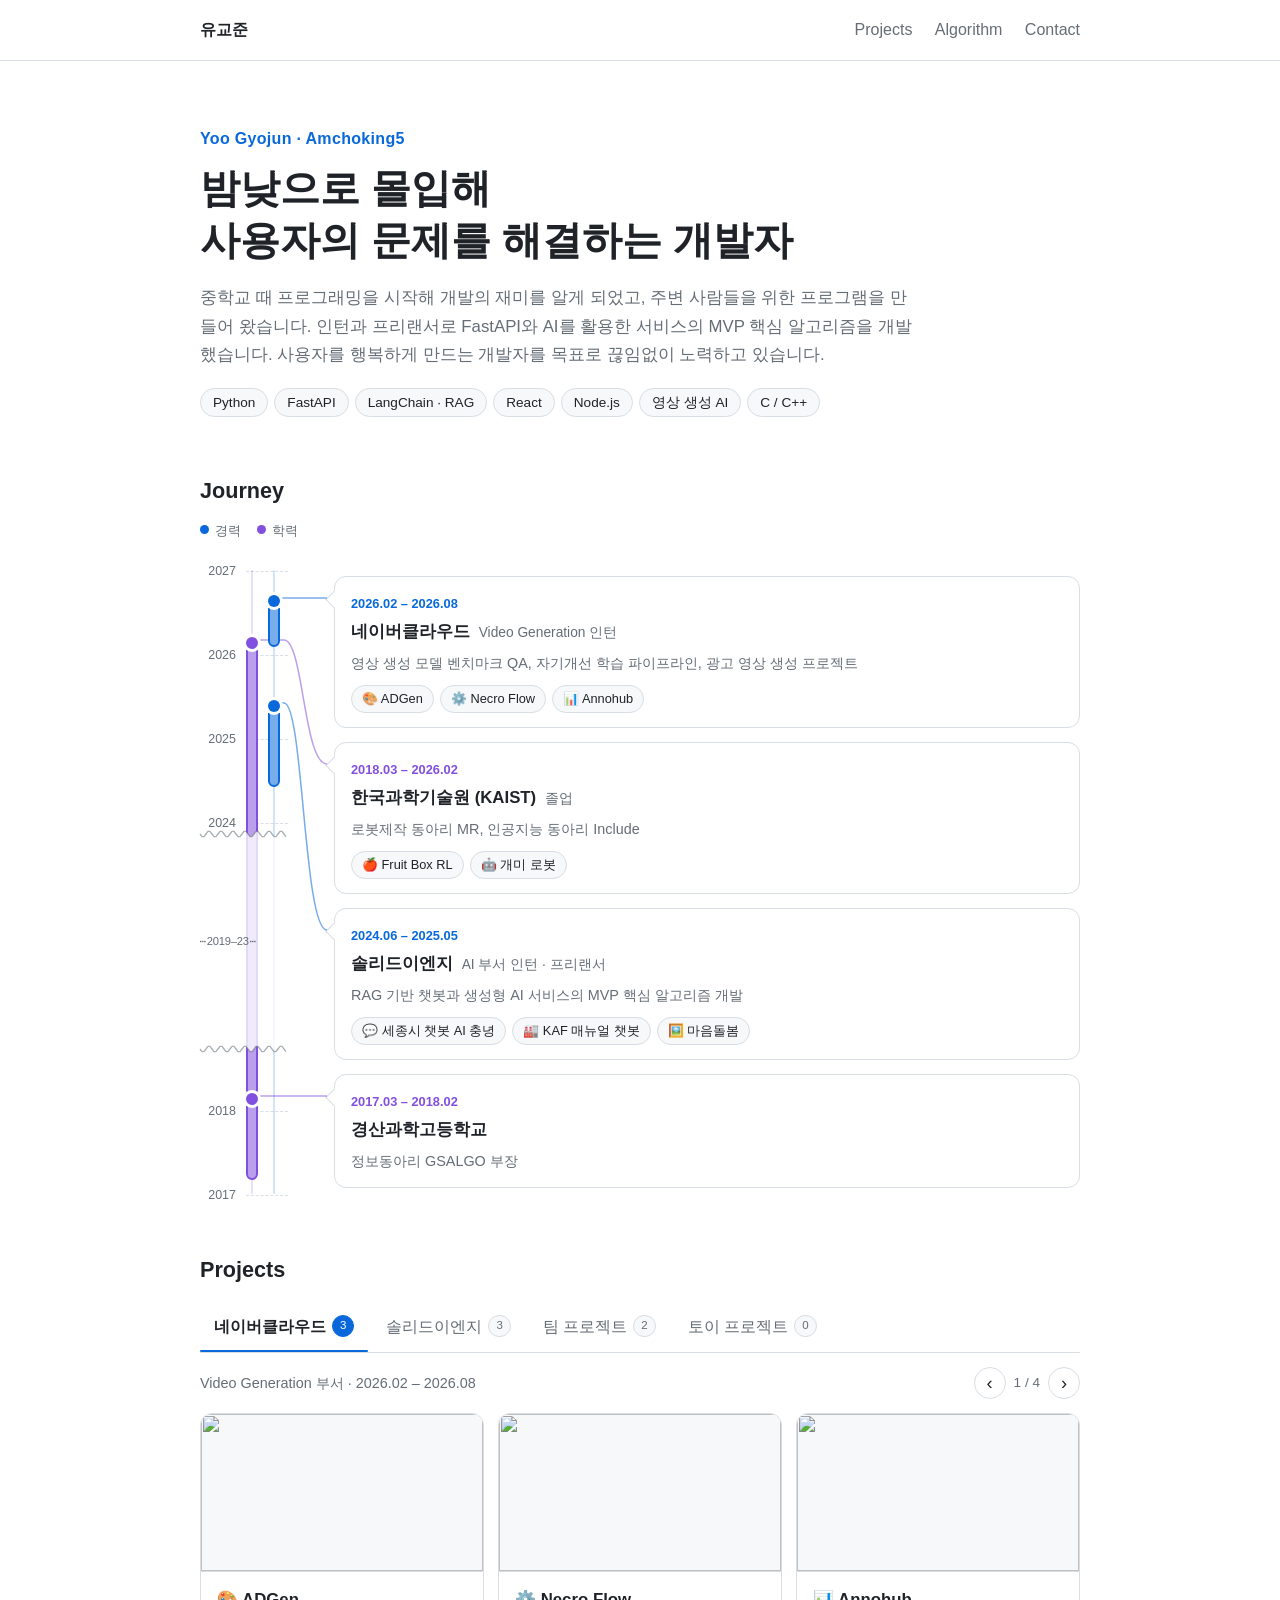
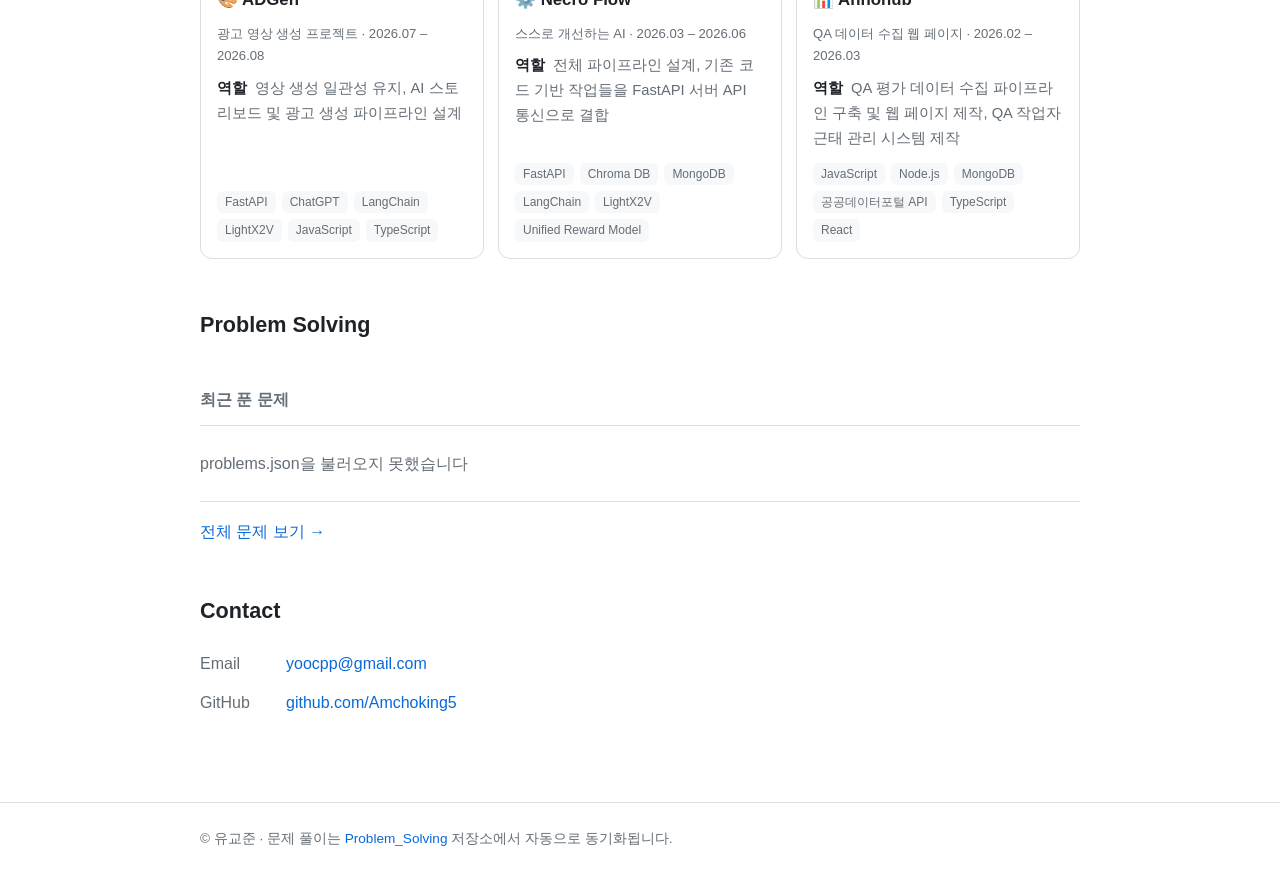
==== index.html @ 529ff08c "update/Journey 빈 기간을 물결 표시로 생략 Co-Authored-By: Claude Opus 5.5 <noreply@anthropic.com>" ====
<!DOCTYPE html>
<html lang="ko">
<head>
  <meta charset="UTF-8">
  <meta name="viewport" content="width=device-width, initial-scale=1">
  <title>유교준 | Developer Portfolio</title>
  <meta name="description" content="밤낮으로 몰입해 사용자의 문제를 해결하는 개발자 유교준의 포트폴리오">
  <link rel="stylesheet" href="assets/style.css">
</head>
<body>
  <header class="site">
    <div class="wrap">
      <a class="logo" href="./">유교준</a>
      <nav>
        <a href="#projects">Projects</a>
        <a href="algorithm.html">Algorithm</a>
        <a href="#contact">Contact</a>
      </nav>
    </div>
  </header>

  <main class="wrap">
    <section class="hero">
      <p class="eyebrow">Yoo Gyojun · Amchoking5</p>
      <h1>밤낮으로 몰입해<br>사용자의 문제를 해결하는 개발자</h1>
      <p class="lead">
        중학교 때 프로그래밍을 시작해 개발의 재미를 알게 되었고, 주변 사람들을 위한 프로그램을 만들어 왔습니다.
        인턴과 프리랜서로 FastAPI와 AI를 활용한 서비스의 MVP 핵심 알고리즘을 개발했습니다.
        사용자를 행복하게 만드는 개발자를 목표로 끊임없이 노력하고 있습니다.
      </p>
      <div class="chips">
        <span>Python</span><span>FastAPI</span><span>LangChain · RAG</span><span>React</span>
        <span>Node.js</span><span>영상 생성 AI</span><span>C / C++</span>
      </div>
    </section>

    <h2 id="journey">Journey</h2>
    <div class="j-legend"><span class="work">경력</span><span class="edu">학력</span></div>
    <div class="jt" id="journey-list"></div>

    <h2 id="projects">Projects</h2>
    <div id="project-groups"></div>

    <h2>Problem Solving</h2>
    <div class="stats" id="stats"></div>
    <h3 class="group">최근 푼 문제</h3>
    <ul class="list" id="recent"><li class="empty">불러오는 중…</li></ul>
    <p><a href="algorithm.html">전체 문제 보기 →</a></p>

    <h2 id="contact">Contact</h2>
    <ul class="contact">
      <li><span>Email</span><a href="mailto:yoocpp@gmail.com">yoocpp@gmail.com</a></li>
      <li><span>GitHub</span><a href="https://github.com/Amchoking5" target="_blank" rel="noopener">github.com/Amchoking5</a></li>
    </ul>
  </main>

  <footer><div class="wrap">© 유교준 · 문제 풀이는 <a href="https://github.com/Amchoking5/Problem_Solving">Problem_Solving</a> 저장소에서 자동으로 동기화됩니다.</div></footer>

  <script src="assets/common.js"></script>
  <script src="assets/projects.js"></script>
  <script>
    // ---------- Journey: 실제 기간 비례 타임라인 (겹침 허용, 종료일에 말풍선) ----------
    const JOURNEY = [
      { type: "work", start: "2026.02", end: "2026.08", title: "네이버클라우드", sub: "Video Generation 인턴",
        desc: "영상 생성 모델 벤치마크 QA, 자기개선 학습 파이프라인, 광고 영상 생성 프로젝트",
        links: [["🎨 ADGen", "adgen"], ["⚙️ Necro Flow", "necroflow"], ["📊 Annohub", "annohub"]] },
      { type: "work", start: "2024.06", end: "2025.05", title: "솔리드이엔지", sub: "AI 부서 인턴 · 프리랜서",
        desc: "RAG 기반 챗봇과 생성형 AI 서비스의 MVP 핵심 알고리즘 개발",
        links: [["💬 세종시 챗봇 AI 충녕", "sejong"], ["🏭 KAF 매뉴얼 챗봇", "kaf"], ["🖼️ 마음돌봄", "maeum"]] },
      { type: "edu", start: "2018.03", end: "2026.02", title: "한국과학기술원 (KAIST)", sub: "졸업",
        desc: "로봇제작 동아리 MR, 인공지능 동아리 Include",
        links: [["🍎 Fruit Box RL", "fruitbox"], ["🤖 개미 로봇", "antrobot"]] },
      { type: "edu", start: "2017.03", end: "2018.02", title: "경산과학고등학교", sub: "",
        desc: "정보동아리 GSALGO 부장", links: [] },
    ];

    (function journeyTimeline() {
      const root = document.getElementById("journey-list");
      const LANES = ["edu", "work"];
      const toNum = (s, isEnd) => { const [y, m] = s.split(".").map(Number); return y + (m - 1 + (isEnd ? 1 : 0)) / 12; };
      const items = JOURNEY.map((j, i) => ({ ...j, i, s: toNum(j.start, false), e: toNum(j.end, true) }))
        .sort((a, b) => b.e - a.e);                                   // 종료일 최신순
      const top = Math.ceil(Math.max(...items.map(x => x.e)));
      const bottom = Math.floor(Math.min(...items.map(x => x.s)));

      // 빈 기간 찾기: 시작/종료 이벤트 사이가 GAP_MIN년보다 길면, 양끝 PAD년만 남기고 압축
      const GAP_MIN = 1.5, PAD = 0.5;
      const events = [...new Set([top, bottom, ...items.flatMap(x => [x.e, x.s])])].sort((a, b) => b - a);
      const gaps = [];
      for (let k = 0; k < events.length - 1; k++) {
        const hi = events[k], lo = events[k + 1];
        if (hi - lo > GAP_MIN) gaps.push({ hi: hi - PAD, lo: lo + PAD });
      }
      const inGap = t => gaps.some(g => t < g.hi && t > g.lo);
      const years = [];
      for (let y = top; y >= bottom; y--) if (!inGap(y)) years.push(y);
      const skipped = g => {               // 압축된 구간에 포함된 연도 표기 (예: 2019–23)
        const a = Math.ceil(g.lo), b = Math.floor(g.hi);
        return a > b ? "" : a === b ? `${a}` : `${a}–${String(b).slice(2)}`;
      };

      root.innerHTML = `
        <svg class="jt-links" aria-hidden="true"></svg>
        <div class="jt-axis" aria-hidden="true">${years.map(y => `<div class="jt-tick" data-y="${y}"><span>${y}</span></div>`).join("")}</div>
        <div class="jt-lanes" aria-hidden="true">${items.map(x =>
          `<div class="jt-bar ${x.type}" data-k="${x.i}" style="--lane:${LANES.indexOf(x.type)}"></div>`).join("")}</div>
        ${gaps.map(g => `<div class="jt-gap" aria-hidden="true"><svg preserveAspectRatio="none"></svg><span>⋯<b>${skipped(g)}</b>⋯</span></div>`).join("")}
        <ol class="jt-cards">${items.map(x => `
          <li class="jt-card ${x.type}" data-k="${x.i}">
            <span class="jt-when">${x.start} – ${x.end}</span>
            <h3>${esc(x.title)}${x.sub ? ` <small>${esc(x.sub)}</small>` : ""}</h3>
            <p>${esc(x.desc)}</p>
            ${x.links.length ? `<div class="j-links">${x.links.map(([t, id]) => `<a href="project.html?id=${id}">${esc(t)}</a>`).join("")}</div>` : ""}
          </li>`).join("")}</ol>`;

      const svg = root.querySelector(".jt-links");
      const lanes = root.querySelector(".jt-lanes");
      const bars = [...root.querySelectorAll(".jt-bar")];
      const cards = [...root.querySelectorAll(".jt-card")];
      const cardsCol = root.querySelector(".jt-cards");
      const gapEls = [...root.querySelectorAll(".jt-gap")];
      const GAP = 14, ANCHOR = 22;   // 카드 간격, 말풍선 꼬리 위치(카드 상단에서)

      // 시간 → y 좌표 (압축 구간은 고정 높이 COMP로)
      function makeScale(PX, comps) {
        const knots = [[top, 10]];
        let y = 10, t = top;
        gaps.forEach((g, n) => {
          y += (t - g.hi) * PX; knots.push([g.hi, y]);
          y += comps[n]; knots.push([g.lo, y]);
          t = g.lo;
        });
        y += (t - bottom) * PX; knots.push([bottom, y]);
        return v => {
          for (let k = 0; k < knots.length - 1; k++) {
            const [t1, y1] = knots[k], [t2, y2] = knots[k + 1];
            if (v <= t1 && v >= t2) return t1 === t2 ? y1 : y1 + (t1 - v) / (t1 - t2) * (y2 - y1);
          }
          return v > top ? 10 : knots[knots.length - 1][1];
        };
      }

      function wavePath(w, h) {   // 위·아래 물결 두 줄 + 그 사이를 배경색으로 덮어 막대를 끊어 보이게
        const amp = 3, period = 12, pts = y0 => {
          const p = [];
          for (let x = 0; x <= w; x += 2) p.push([x, +(y0 + amp * Math.sin(x / period * 2 * Math.PI)).toFixed(2)]);
          return p;
        };
        const t = pts(5), bt = pts(h - 5);
        const line = p => "M" + p.map(q => q.join(",")).join(" L");
        const fill = line(t) + " L" + bt.slice().reverse().map(q => q.join(",")).join(" L") + " Z";
        return `<path class="fill" d="${fill}"/><path class="wave" d="${line(t)}"/><path class="wave" d="${line(bt)}"/>`;
      }

      function layout() {
        const narrow = root.clientWidth < 560;
        const PX = narrow ? 64 : 84, COMP = narrow ? 40 : 48;        // 1년 높이, 압축 구간 최소 높이
        const comps = gaps.map(() => COMP);
        let yOf, tops;
        // 말풍선이 앞 카드에 밀려 종료일과 어긋나면, 그 위쪽 압축 구간을 필요한 만큼 늘린다
        for (let pass = 0; pass < 4; pass++) {
          yOf = makeScale(PX, comps);
          tops = []; let prevBottom = -Infinity, grew = false;
          items.forEach((x, n) => {
            const want = yOf(x.e) - ANCHOR;
            const top_ = Math.max(want, prevBottom + GAP, 0);
            tops.push(top_);
            prevBottom = top_ + cards[n].offsetHeight;
            const push = top_ - want;
            if (push > 0.5) {
              let gi = -1;   // 이 종료일 바로 위에 있는 압축 구간
              gaps.forEach((g, k) => { if (g.lo >= x.e && (gi < 0 || g.lo < gaps[gi].lo)) gi = k; });
              if (gi >= 0 && !grew) { comps[gi] += push; grew = true; }
            }
          });
          if (!grew) break;
        }
        root.querySelectorAll(".jt-tick").forEach(t => { t.style.top = yOf(+t.dataset.y) + "px"; });
        items.forEach((x, n) => {
          bars[n].style.top = yOf(x.e) + "px";
          bars[n].style.height = Math.max(yOf(x.s) - yOf(x.e), 6) + "px";
        });
        const bandW = lanes.offsetLeft + lanes.offsetWidth + 6;
        gaps.forEach((g, n) => {
          const el = gapEls[n], y1 = yOf(g.hi), y2 = yOf(g.lo);
          el.style.top = y1 + "px"; el.style.height = (y2 - y1) + "px"; el.style.width = bandW + "px";
          const sv = el.querySelector("svg");
          sv.setAttribute("viewBox", `0 0 ${bandW} ${y2 - y1}`);
          sv.innerHTML = wavePath(bandW, y2 - y1);
        });
        let paths = "", lastBottom = 0;
        const lanesRight = lanes.offsetLeft + lanes.offsetWidth;
        items.forEach((x, n) => {
          const cardTop = tops[n];
          cards[n].style.top = cardTop + "px";
          lastBottom = cardTop + cards[n].offsetHeight;
          const bx = lanes.offsetLeft + bars[n].offsetLeft + bars[n].offsetWidth / 2, by = yOf(x.e);
          const cx = cardsCol.offsetLeft - 7, cy = cardTop + ANCHOR;   // 말풍선 꼬리 끝
          const mx = lanesRight + (cx - lanesRight) * 0.5;
          paths += `<path class="${x.type}" data-k="${x.i}" d="M${bx},${by} H${lanesRight + 4} C${mx},${by} ${mx},${cy} ${cx},${cy}"/>`;
        });
        const h = Math.max(yOf(bottom) + 10, lastBottom + 4);
        root.style.height = h + "px";
        svg.setAttribute("viewBox", `0 0 ${root.clientWidth} ${h}`);
        svg.innerHTML = paths;
        svg.querySelectorAll("path").forEach(p => { p.style.setProperty("--len", Math.ceil(p.getTotalLength())); });
      }

      // 막대 ↔ 말풍선 함께 강조
      const hl = (k, on) => root.querySelectorAll(`[data-k="${k}"]`).forEach(el => el.classList.toggle("hl", on));
      [...bars, ...cards].forEach(el => {
        el.addEventListener("mouseenter", () => hl(el.dataset.k, true));
        el.addEventListener("mouseleave", () => hl(el.dataset.k, false));
      });

      layout();
      if ("ResizeObserver" in window) new ResizeObserver(() => layout()).observe(cardsCol);
      addEventListener("resize", layout);
      document.fonts && document.fonts.ready.then(layout);

      // 스크롤 등장
      if (matchMedia("(prefers-reduced-motion: reduce)").matches || !("IntersectionObserver" in window)) return;
      root.classList.add("reveal");
      const io = new IntersectionObserver(es => es.forEach(e => {
        if (e.isIntersecting) { root.classList.add("in"); io.disconnect(); }
      }), { threshold: 0.15 });
      io.observe(root);
    })();

    (function projectTabs() {
      const root = document.getElementById("project-groups");
      const groups = PROJECT_GROUPS.map(g => ({ ...g, items: PROJECTS.filter(p => p.group === g.id) }));
      const reduce = matchMedia("(prefers-reduced-motion: reduce)").matches;
      const uniq = a => a.filter((v, i) => a.indexOf(v) === i);

      const cardHTML = p => `
        <a class="card" href="project.html?id=${p.id}">
          ${p.gallery.length && p.gallery[0][2] !== "video"
            ? `<div class="thumb"><img src="${thumbOf(p.gallery[0][1])}" ${fallbackAttr(p.gallery[0][1])} alt="" loading="lazy" decoding="async"></div>`
            : `<div class="thumb thumb-emoji">${p.emoji}</div>`}
          <h4>${p.emoji} ${esc(p.title)}</h4>
          <p class="period">${esc(p.subtitle)} · ${esc(p.period)}</p>
          <p class="role"><b>역할</b> ${esc(p.roles.join(", "))}</p>
          <div class="stack">${uniq(Object.values(p.stack).flat()).slice(0, 6).map(t => `<span>${esc(t)}</span>`).join("")}</div>
        </a>`;
      const panelHTML = g => g.items.length
        ? `<div class="cards">${g.items.map(cardHTML).join("")}</div>`
        : `<div class="pempty"><span>🛠️</span><p>준비 중인 프로젝트예요.<br>곧 추가될 예정입니다.</p></div>`;

      root.innerHTML = `
        <div class="ptabs" role="tablist" aria-label="프로젝트 분류">
          ${groups.map((g, i) => `<button type="button" role="tab" id="ptab-${g.id}" aria-controls="ppanel"
              aria-selected="${i === 0}" tabindex="${i === 0 ? 0 : -1}">${esc(g.short)}<span class="cnt">${g.items.length}</span></button>`).join("")}
          <span class="ptab-ink" aria-hidden="true"></span>
        </div>
        <div class="pmeta">
          <p class="pnote" id="pnote"></p>
          <div class="parrows">
            <button type="button" class="parrow" data-d="-1" aria-label="이전 그룹">‹</button>
            <span id="ppos"></span>
            <button type="button" class="parrow" data-d="1" aria-label="다음 그룹">›</button>
          </div>
        </div>
        <div class="ppanel" id="ppanel" role="tabpanel"></div>`;

      const tabs = [...root.querySelectorAll('[role="tab"]')];
      const ink = root.querySelector(".ptab-ink");
      const panel = root.querySelector("#ppanel");
      let cur = 0, busy = false;

      function moveInk() {
        const t = tabs[cur];
        ink.style.width = t.offsetWidth + "px";
        ink.style.transform = `translateX(${t.offsetLeft}px)`;
      }
      function paintMeta(scroll) {
        const g = groups[cur];
        tabs.forEach((t, i) => { t.setAttribute("aria-selected", i === cur); t.tabIndex = i === cur ? 0 : -1; });
        panel.setAttribute("aria-labelledby", "ptab-" + g.id);
        document.getElementById("pnote").textContent = g.note;
        document.getElementById("ppos").textContent = `${cur + 1} / ${groups.length}`;
        moveInk();
        if (scroll) {   // 좁은 화면에서 선택한 탭이 보이도록 탭 줄만 가로 스크롤
          const bar = tabs[cur].parentElement, t = tabs[cur];
          bar.scrollTo({ left: t.offsetLeft - (bar.clientWidth - t.offsetWidth) / 2, behavior: reduce ? "auto" : "smooth" });
        }
      }
      const wait = ms => new Promise(r => setTimeout(r, ms));
      const OUT = 160, IN = 420, STAGGER = 70;
      function enter(dir) {
        panel.innerHTML = panelHTML(groups[cur]);
        if (reduce) return 0;
        const items = [...panel.querySelectorAll(".card, .pempty")];
        items.forEach((el, i) => el.animate(
          [{ opacity: 0, transform: `translateX(${dir * 48}px) scale(.98)` }, { opacity: 1, transform: "none" }],
          { duration: IN, delay: i * STAGGER, easing: "cubic-bezier(.2,.8,.2,1)", fill: "backwards" }));
        return IN + (items.length - 1) * STAGGER;
      }
      let pending = null;
      async function go(i) {
        i = (i + groups.length) % groups.length;
        if (busy) { pending = i; return; }       // 전환 중 클릭은 마지막 것만 기억
        if (i === cur) return;
        busy = true;
        const dir = i > cur ? 1 : -1;
        cur = i; paintMeta(true);
        panel.style.minHeight = panel.offsetHeight + "px";   // 높이 출렁임 방지
        if (!reduce) {
          const out = panel.animate(
            [{ opacity: 1, transform: "none" }, { opacity: 0, transform: `translateX(${-dir * 32}px)` }],
            { duration: OUT, easing: "ease-in", fill: "forwards" });
          await wait(OUT);
          out.cancel();
        }
        const total = enter(dir);
        panel.style.minHeight = "";
        await wait(Math.min(total, 250));         // 카드가 어느 정도 들어온 뒤 다음 전환 허용
        busy = false;
        if (pending !== null) { const n = pending; pending = null; go(n); }
      }

      tabs.forEach((t, i) => t.addEventListener("click", () => go(i)));
      root.querySelector(".ptabs").addEventListener("keydown", e => {
        const d = { ArrowRight: 1, ArrowLeft: -1 }[e.key];
        if (!d) return;
        e.preventDefault();
        const n = (cur + d + groups.length) % groups.length;
        go(n); tabs[n].focus();
      });
      root.querySelectorAll(".parrow").forEach(b => b.addEventListener("click", () => go(cur + +b.dataset.d)));
      let x0 = null;   // 모바일 스와이프
      panel.addEventListener("touchstart", e => { x0 = e.touches[0].clientX; }, { passive: true });
      panel.addEventListener("touchend", e => {
        if (x0 === null) return;
        const dx = e.changedTouches[0].clientX - x0; x0 = null;
        if (Math.abs(dx) > 60) go(cur + (dx < 0 ? 1 : -1));
      });
      addEventListener("resize", moveInk);

      paintMeta(false);
      panel.innerHTML = panelHTML(groups[0]);
      requestAnimationFrame(() => ink.classList.add("ready"));
    })();

    loadIndex().then(ps => {
      const by = k => ps.filter(p => p.platform === k).length;
      document.getElementById("stats").innerHTML = [
        ["전체", ps.length], ["백준", by("baekjoon")],
        ["프로그래머스", by("programmers")], ["LeetCode", by("leetcode")],
      ].map(([l, n]) => `<div class="stat"><b>${n}</b><span>${l}</span></div>`).join("");
      document.getElementById("recent").innerHTML = ps.slice(0, 6).map(rowHTML).join("");
    }).catch(e => {
      document.getElementById("recent").innerHTML = `<li class="empty">${esc(e.message)}</li>`;
    });
  </script>
</body>
</html>
---- assets/style.css ----
:root {
  --bg: #ffffff;
  --fg: #1f2328;
  --muted: #656d76;
  --line: #d8dee4;
  --card: #f6f8fa;
  --accent: #0969da;
  --bronze: #ad5600; --silver: #435f7a; --gold: #ec9a00;
  --platinum: #27e2a4; --diamond: #00b4fc; --ruby: #ff0062;
}
@media (prefers-color-scheme: dark) {
  :root {
    --bg: #0d1117; --fg: #e6edf3; --muted: #8d96a0;
    --line: #30363d; --card: #161b22; --accent: #4493f8;
  }
}
* { box-sizing: border-box; }
body {
  margin: 0; background: var(--bg); color: var(--fg);
  font-family: -apple-system, BlinkMacSystemFont, "Segoe UI", "Apple SD Gothic Neo",
    "Malgun Gothic", sans-serif;
  line-height: 1.7;
}
a { color: var(--accent); text-decoration: none; }
a:hover { text-decoration: underline; }
.wrap { max-width: 920px; margin: 0 auto; padding: 0 20px; }

header.site { border-bottom: 1px solid var(--line); }
header.site .wrap { display: flex; align-items: center; justify-content: space-between; height: 60px; gap: 16px; }
header.site .logo { font-weight: 700; color: var(--fg); }
header.site nav a { margin-left: 18px; color: var(--muted); }
header.site nav a.on, header.site nav a:hover { color: var(--fg); text-decoration: none; }

main.wrap { padding-top: 48px; padding-bottom: 80px; }
h1 { font-size: 2.2rem; margin: 0 0 4px; line-height: 1.3; }
h2 { margin: 48px 0 14px; font-size: 1.35rem; }
.sub { color: var(--muted); margin: 0; }

.stats { display: grid; grid-template-columns: repeat(auto-fit, minmax(130px, 1fr)); gap: 12px; }
.stat { background: var(--card); border: 1px solid var(--line); border-radius: 10px; padding: 14px 16px; }
.stat b { display: block; font-size: 1.6rem; }
.stat span { color: var(--muted); font-size: .85rem; }

.list { list-style: none; padding: 0; margin: 0; border-top: 1px solid var(--line); }
.list li { border-bottom: 1px solid var(--line); }
.list a.row { display: flex; align-items: center; gap: 12px; padding: 12px 4px; color: var(--fg); }
.list a.row:hover { background: var(--card); text-decoration: none; }
.row .title { flex: 1; min-width: 0; overflow: hidden; text-overflow: ellipsis; white-space: nowrap; }
.row .meta { color: var(--muted); font-size: .85rem; white-space: nowrap; }

.badge {
  display: inline-block; font-size: .75rem; font-weight: 600; padding: 1px 8px;
  border-radius: 999px; border: 1px solid currentColor; white-space: nowrap;
}
.badge.bronze { color: var(--bronze); } .badge.silver { color: var(--silver); }
.badge.gold { color: var(--gold); } .badge.platinum { color: var(--platinum); }
.badge.diamond { color: var(--diamond); } .badge.ruby { color: var(--ruby); }
.badge.programmers { color: #0078ff; } .badge.leetcode { color: #ffa116; }
.badge.plain { color: var(--muted); }
@media (prefers-color-scheme: dark) { .badge.silver { color: #9fb6cc; } }

.filters { display: flex; flex-wrap: wrap; gap: 8px; margin: 20px 0; }
.filters input, .filters select {
  font: inherit; padding: 7px 12px; border: 1px solid var(--line); border-radius: 8px;
  background: var(--bg); color: var(--fg);
}
.filters input { flex: 1; min-width: 200px; }
.count { color: var(--muted); font-size: .9rem; margin-bottom: 8px; }
.more { display: block; margin: 16px auto 0; font: inherit; padding: 8px 20px; border-radius: 8px;
  border: 1px solid var(--line); background: var(--card); color: var(--fg); cursor: pointer; }

.post-head .badges { display: flex; gap: 6px; flex-wrap: wrap; margin-bottom: 10px; }
.post-head .info { color: var(--muted); font-size: .9rem; display: flex; flex-wrap: wrap; gap: 4px 16px; margin-top: 8px; }
.tags { display: flex; flex-wrap: wrap; gap: 6px; margin-top: 12px; }
.tag { background: var(--card); border: 1px solid var(--line); border-radius: 6px; padding: 0 8px; font-size: .8rem; color: var(--muted); }
.content { overflow-wrap: anywhere; }
.content img { max-width: 100%; height: auto; }
.content table { border-collapse: collapse; display: block; overflow-x: auto; }
.content th, .content td { border: 1px solid var(--line); padding: 4px 10px; }
.content pre { background: var(--card); padding: 12px; border-radius: 8px; overflow-x: auto; }
.note { white-space: pre-wrap; background: var(--card); border-left: 4px solid var(--accent);
  padding: 14px 18px; border-radius: 6px; font-family: inherit; margin: 0; }
.code-block { border: 1px solid var(--line); border-radius: 10px; overflow: hidden; margin-bottom: 16px; }
.code-block .fname { background: var(--card); padding: 6px 14px; font-size: .85rem; color: var(--muted); border-bottom: 1px solid var(--line); }
.code-block pre { margin: 0; }
.code-block pre code.hljs { padding: 16px; font-size: .88rem; line-height: 1.55; }
footer { color: var(--muted); font-size: .85rem; border-top: 1px solid var(--line); padding: 24px 0; }
.empty { color: var(--muted); padding: 24px 0; }

/* ---------- portfolio ---------- */
html { scroll-behavior: smooth; }
h2[id], h3[id] { scroll-margin-top: 20px; }
.hero { padding: 16px 0 8px; }
.eyebrow { color: var(--accent); font-weight: 600; margin: 0 0 10px; letter-spacing: .02em; }
.hero h1 { font-size: clamp(1.7rem, 4.5vw, 2.5rem); }
.lead { color: var(--muted); font-size: 1.05rem; max-width: 720px; margin: 18px 0; }
.chips, .stack { display: flex; flex-wrap: wrap; gap: 6px; }
.chips span { background: var(--card); border: 1px solid var(--line); border-radius: 999px; padding: 2px 12px; font-size: .85rem; }
.timeline { list-style: none; padding: 0; margin: 0; }
.timeline li { display: grid; grid-template-columns: 170px 1fr; gap: 4px 16px; padding: 12px 0; border-bottom: 1px solid var(--line); }
.timeline .when { color: var(--muted); font-size: .9rem; font-variant-numeric: tabular-nums; padding-top: 2px; }
.timeline p { margin: 2px 0 0; color: var(--muted); font-size: .92rem; }
@media (max-width: 560px) { .timeline li { grid-template-columns: 1fr; } }
h3.group { font-size: 1rem; color: var(--muted); margin: 28px 0 12px; font-weight: 600; }
.cards { display: grid; grid-template-columns: repeat(auto-fill, minmax(min(270px, 100%), 1fr)); gap: 14px; }
.card { border: 1px solid var(--line); border-radius: 12px; padding: 18px; display: flex; flex-direction: column; gap: 8px; background: var(--bg); }
.card:hover { border-color: var(--accent); }
.card h4 { margin: 0; font-size: 1.05rem; }
.card p { margin: 0; font-size: .92rem; }
.card .period { color: var(--muted); font-size: .82rem; }
.card .role { color: var(--muted); }
.card .role b { color: var(--fg); margin-right: 4px; }
.stack span { font-size: .75rem; background: var(--card); border-radius: 6px; padding: 1px 8px; color: var(--muted); }
.card a { font-size: .88rem; margin-right: 12px; }
.card .stack { margin-top: auto; padding-top: 4px; }
.contact { list-style: none; padding: 0; margin: 0; }
.contact li { display: flex; gap: 16px; padding: 6px 0; }
.contact span { width: 70px; color: var(--muted); }
@media (max-width: 560px) {
  header.site nav a { margin-left: 12px; font-size: .9rem; }
  .wrap { padding: 0 16px; }
}

/* ---------- project cards (linked) ---------- */
a.card { color: var(--fg); padding: 0 0 16px; overflow: hidden; }
a.card:hover { text-decoration: none; transform: translateY(-2px); box-shadow: 0 6px 20px rgba(0,0,0,.08); }
a.card { transition: transform .15s, box-shadow .15s, border-color .15s; }
a.card > :not(.thumb) { margin-left: 16px; margin-right: 16px; }
.thumb { aspect-ratio: 16 / 9; background: var(--card); border-bottom: 1px solid var(--line); overflow: hidden; margin-bottom: 6px; }
.thumb img { width: 100%; height: 100%; object-fit: cover; object-position: top; display: block; }
.thumb-emoji { display: grid; place-items: center; font-size: 3rem; }
h3.group small { font-weight: 400; font-size: .82rem; margin-left: 8px; }

/* ---------- project detail ---------- */
.back { display: inline-block; margin-bottom: 20px; font-size: .9rem; }
.proj-head .period { color: var(--muted); margin-top: 6px; }
.proj-head h1 { margin-top: 4px; }
.proj-sub { color: var(--accent); font-weight: 600; margin: 0; }
.proj-links { display: flex; gap: 14px; flex-wrap: wrap; margin-top: 12px; }
.roles { margin: 0; padding-left: 20px; }
.stack-table { display: grid; grid-template-columns: 100px 1fr; gap: 8px 16px; align-items: start; }
.stack-table > span { color: var(--muted); font-size: .9rem; padding-top: 2px; }
.feature { border-left: 3px solid var(--accent); padding: 2px 0 2px 16px; margin-bottom: 20px; }
.feature h3 { margin: 0 0 6px; font-size: 1.02rem; }
.feature ul { margin: 0; padding-left: 18px; color: var(--muted); }
.feature li { margin: 2px 0; }
.gallery { display: grid; grid-template-columns: repeat(auto-fill, minmax(min(260px, 100%), 1fr)); gap: 14px; }
.gallery figure { margin: 0; border: 1px solid var(--line); border-radius: 10px; overflow: hidden; background: var(--card); cursor: zoom-in; }
.gallery img, .gallery video { width: 100%; aspect-ratio: 16 / 10; object-fit: cover; object-position: top; display: block; background: #000; }
.gallery figcaption { padding: 8px 12px; font-size: .85rem; color: var(--muted); }
.figure-wide { margin: 0 0 16px; }
.figure-wide img { width: 100%; border: 1px solid var(--line); border-radius: 10px; cursor: zoom-in; background: #fff; }
.figure-wide figcaption { color: var(--muted); font-size: .85rem; margin-top: 4px; }
.lightbox { position: fixed; inset: 0; background: rgba(0,0,0,.85); display: grid; place-items: center; padding: 24px; z-index: 10; cursor: zoom-out; }
.lightbox img { max-width: 100%; max-height: 88vh; border-radius: 6px; background: #fff; }
.lightbox p { color: #ddd; margin: 10px 0 0; text-align: center; }
.proj-nav { display: flex; justify-content: space-between; gap: 12px; margin-top: 48px; padding-top: 20px; border-top: 1px solid var(--line); font-size: .92rem; }
[hidden] { display: none !important; }
.comments { min-height: 120px; }

/* ---------- project tabs ---------- */
.ptabs { position: relative; display: flex; gap: 4px; border-bottom: 1px solid var(--line);
  overflow-x: auto; scrollbar-width: none; margin-top: 8px; }
.ptabs::-webkit-scrollbar { display: none; }
.ptabs [role="tab"] { font: inherit; background: none; border: 0; color: var(--muted); cursor: pointer;
  padding: 10px 14px 12px; white-space: nowrap; display: flex; align-items: center; gap: 6px;
  border-radius: 8px 8px 0 0; transition: color .2s, background .2s; }
.ptabs [role="tab"]:hover { color: var(--fg); background: var(--card); }
.ptabs [role="tab"][aria-selected="true"] { color: var(--fg); font-weight: 600; }
.ptabs [role="tab"]:focus-visible { outline: 2px solid var(--accent); outline-offset: -2px; }
.ptabs .cnt { font-size: .72rem; background: var(--card); border: 1px solid var(--line); border-radius: 999px;
  padding: 0 7px; color: var(--muted); font-weight: 500; transition: background .2s, color .2s, border-color .2s; }
.ptabs [aria-selected="true"] .cnt { background: var(--accent); border-color: var(--accent); color: #fff; }
.ptab-ink { position: absolute; left: 0; bottom: 0; height: 2px; background: var(--accent); border-radius: 2px; width: 0; }
.ptab-ink.ready { transition: transform .35s cubic-bezier(.2,.8,.2,1), width .35s cubic-bezier(.2,.8,.2,1); }
.pmeta { display: flex; align-items: center; justify-content: space-between; gap: 12px; margin: 14px 0; }
.pnote { margin: 0; color: var(--muted); font-size: .9rem; }
.parrows { display: flex; align-items: center; gap: 8px; color: var(--muted); font-size: .85rem;
  font-variant-numeric: tabular-nums; flex-shrink: 0; }
.parrow { font: inherit; font-size: 1.15rem; line-height: 1; width: 32px; height: 32px; border-radius: 50%;
  border: 1px solid var(--line); background: var(--bg); color: var(--fg); cursor: pointer;
  transition: background .2s, border-color .2s; }
.parrow:hover { background: var(--card); border-color: var(--accent); }
.pempty { border: 1px dashed var(--line); border-radius: 12px; padding: 48px 20px; text-align: center; color: var(--muted); }
.pempty span { font-size: 2.4rem; }
.pempty p { margin: 8px 0 0; }
@media (prefers-reduced-motion: reduce) { .ptab-ink.ready { transition: none; } }

/* ---------- lightbox progressive load ---------- */
.lightbox img { transition: filter .3s ease; }
.lightbox img.lb-loading { filter: blur(2px) saturate(.9); }
.lightbox .lb-status { font-size: .8rem; color: #aaa; min-height: 1.2em; margin-top: 4px; }


/* ---------- journey: 기간 비례 타임라인 ---------- */
:root { --work: var(--accent); --edu: #8250df; }
@media (prefers-color-scheme: dark) { :root { --edu: #a371f7; } }
.j-legend { display: flex; gap: 16px; font-size: .82rem; color: var(--muted); margin: -4px 0 18px; }
.j-legend span::before { content: ""; display: inline-block; width: 9px; height: 9px; border-radius: 50%;
  margin-right: 6px; vertical-align: 1px; background: var(--work); }
.j-legend .edu::before { background: var(--edu); }

.jt { position: relative; --ax: 46px; --lw: 12px; --lg: 10px; --lanes: calc(var(--lw) * 2 + var(--lg));
  --cx: calc(var(--ax) + var(--lanes) + 54px); min-height: 200px; }
.jt-axis, .jt-lanes, .jt-cards { position: absolute; top: 0; bottom: 0; }
.jt-axis { left: 0; width: calc(var(--ax) + var(--lanes) + 8px); }
.jt-tick { position: absolute; left: 0; right: 0; height: 0; border-top: 1px dashed var(--line); }
.jt-tick span { position: absolute; left: 0; top: -9px; width: calc(var(--ax) - 10px); text-align: right;
  font-size: .78rem; color: var(--muted); font-variant-numeric: tabular-nums; background: var(--bg); line-height: 18px; }
.jt-tick { border-top-color: transparent; }
.jt-tick::after { content: ""; position: absolute; left: var(--ax); right: 0; border-top: 1px dashed var(--line); }

.jt-lanes { left: var(--ax); width: var(--lanes); z-index: 2; }
.jt-lanes::before, .jt-lanes::after { content: ""; position: absolute; top: 10px; bottom: 10px; width: 2px;
  left: calc(var(--lw) / 2 - 1px); background: color-mix(in srgb, var(--edu) 18%, transparent); border-radius: 2px; }
.jt-lanes::after { left: calc(var(--lw) + var(--lg) + var(--lw) / 2 - 1px); background: color-mix(in srgb, var(--work) 18%, transparent); }
.jt-bar { position: absolute; left: calc(var(--lane) * (var(--lw) + var(--lg))); width: var(--lw); border-radius: 999px;
  background: color-mix(in srgb, var(--c) 55%, var(--bg)); border: 2px solid var(--c); box-sizing: border-box;
  transform-origin: top; transition: box-shadow .2s, background .2s; z-index: 1; }
.jt-bar.work { --c: var(--work); }
.jt-bar.edu { --c: var(--edu); }
.jt-bar::before { content: ""; position: absolute; top: -5px; left: 50%; width: 12px; height: 12px; margin-left: -6px;
  border-radius: 50%; background: var(--c); box-shadow: 0 0 0 3px var(--bg); }   /* 종료점 */
.jt-bar.hl { background: var(--c); box-shadow: 0 0 0 4px color-mix(in srgb, var(--c) 22%, transparent); }

.jt-links { position: absolute; inset: 0; width: 100%; height: 100%; overflow: visible; pointer-events: none; z-index: 1; }
.jt-links path { fill: none; stroke-width: 1.5; stroke: var(--work); opacity: .55; transition: opacity .2s, stroke-width .2s; }
.jt-links path.edu { stroke: var(--edu); }
.jt-links path.hl { opacity: 1; stroke-width: 2.5; }

.jt-cards { left: var(--cx); right: 0; list-style: none; margin: 0; padding: 0; }
.jt-card { position: absolute; left: 0; right: 0; border: 1px solid var(--line); border-radius: 12px; background: var(--bg);
  padding: 12px 16px 14px; transition: border-color .2s, box-shadow .2s, transform .2s; --c: var(--work); }
.jt-card.edu { --c: var(--edu); }
.jt-card::before { content: ""; position: absolute; left: -7px; top: 16px; width: 12px; height: 12px; background: inherit;
  border-left: 1px solid var(--line); border-bottom: 1px solid var(--line); transform: rotate(45deg); transition: border-color .2s; }
.jt-card.hl { border-color: var(--c); box-shadow: 0 6px 18px rgba(0,0,0,.07); }
.jt-card.hl::before { border-color: var(--c); }
.jt-when { font-size: .8rem; font-weight: 600; color: var(--c); font-variant-numeric: tabular-nums; }
.jt-card h3 { margin: 2px 0 4px; font-size: 1.05rem; }
.jt-card h3 small { font-weight: 400; color: var(--muted); font-size: .86rem; margin-left: 4px; }
.jt-card p { margin: 0; color: var(--muted); font-size: .9rem; }
.j-links { display: flex; flex-wrap: wrap; gap: 6px; margin-top: 10px; }
.j-links a { font-size: .8rem; padding: 2px 10px; border-radius: 999px; border: 1px solid var(--line);
  color: var(--fg); background: var(--card); transition: border-color .2s, color .2s; }
.jt-card .j-links a:hover { text-decoration: none; border-color: var(--c); color: var(--c); }

/* 스크롤 등장 */
.jt.reveal .jt-bar { transform: scaleY(0); }
.jt.reveal .jt-card { opacity: 0; transform: translateX(20px); }
.jt.reveal .jt-links path { stroke-dasharray: var(--len); stroke-dashoffset: var(--len); }
.jt.reveal.in .jt-bar { transform: none; transition: transform .9s cubic-bezier(.2,.8,.2,1), box-shadow .2s, background .2s; }
.jt.reveal.in .jt-links path { stroke-dashoffset: 0; transition: stroke-dashoffset .8s ease .45s, opacity .2s, stroke-width .2s; }
.jt.reveal.in .jt-card { opacity: 1; transform: none;
  transition: opacity .5s ease .7s, transform .6s cubic-bezier(.2,.8,.2,1) .7s, border-color .2s, box-shadow .2s; }
.jt.reveal.in .jt-card:nth-child(2) { transition-delay: .82s, .82s, 0s, 0s; }
.jt.reveal.in .jt-card:nth-child(3) { transition-delay: .94s, .94s, 0s, 0s; }
.jt.reveal.in .jt-card:nth-child(4) { transition-delay: 1.06s, 1.06s, 0s, 0s; }

@media (max-width: 560px) {
  .jt { --ax: 36px; --lw: 10px; --lg: 6px; --cx: calc(var(--ax) + var(--lanes) + 26px); }
  .jt-tick span { font-size: .7rem; }
  .jt-card { padding: 10px 12px 12px; }
}

/* ---------- journey: 빈 기간 물결 생략 ---------- */
.jt-gap { position: absolute; left: 0; z-index: 3; pointer-events: none; }
.jt-gap svg { position: absolute; inset: 0; width: 100%; height: 100%; overflow: visible; }
.jt-gap .fill { fill: var(--bg); opacity: .78; }
.jt-gap .wave { fill: none; stroke: var(--muted); stroke-width: 1.3; opacity: .55; }
.jt-gap span { position: absolute; left: 0; top: 50%; transform: translateY(-50%); width: calc(var(--ax) - 4px);
  text-align: right; font-size: .7rem; color: var(--muted); line-height: 1.1; letter-spacing: -.02em; white-space: nowrap; }
.jt-gap span b { font-weight: 500; margin: 0 1px; }
.jt.reveal .jt-gap { opacity: 0; }
.jt.reveal.in .jt-gap { opacity: 1; transition: opacity .4s ease .5s; }
@media (max-width: 560px) { .jt-gap span { font-size: .62rem; } }
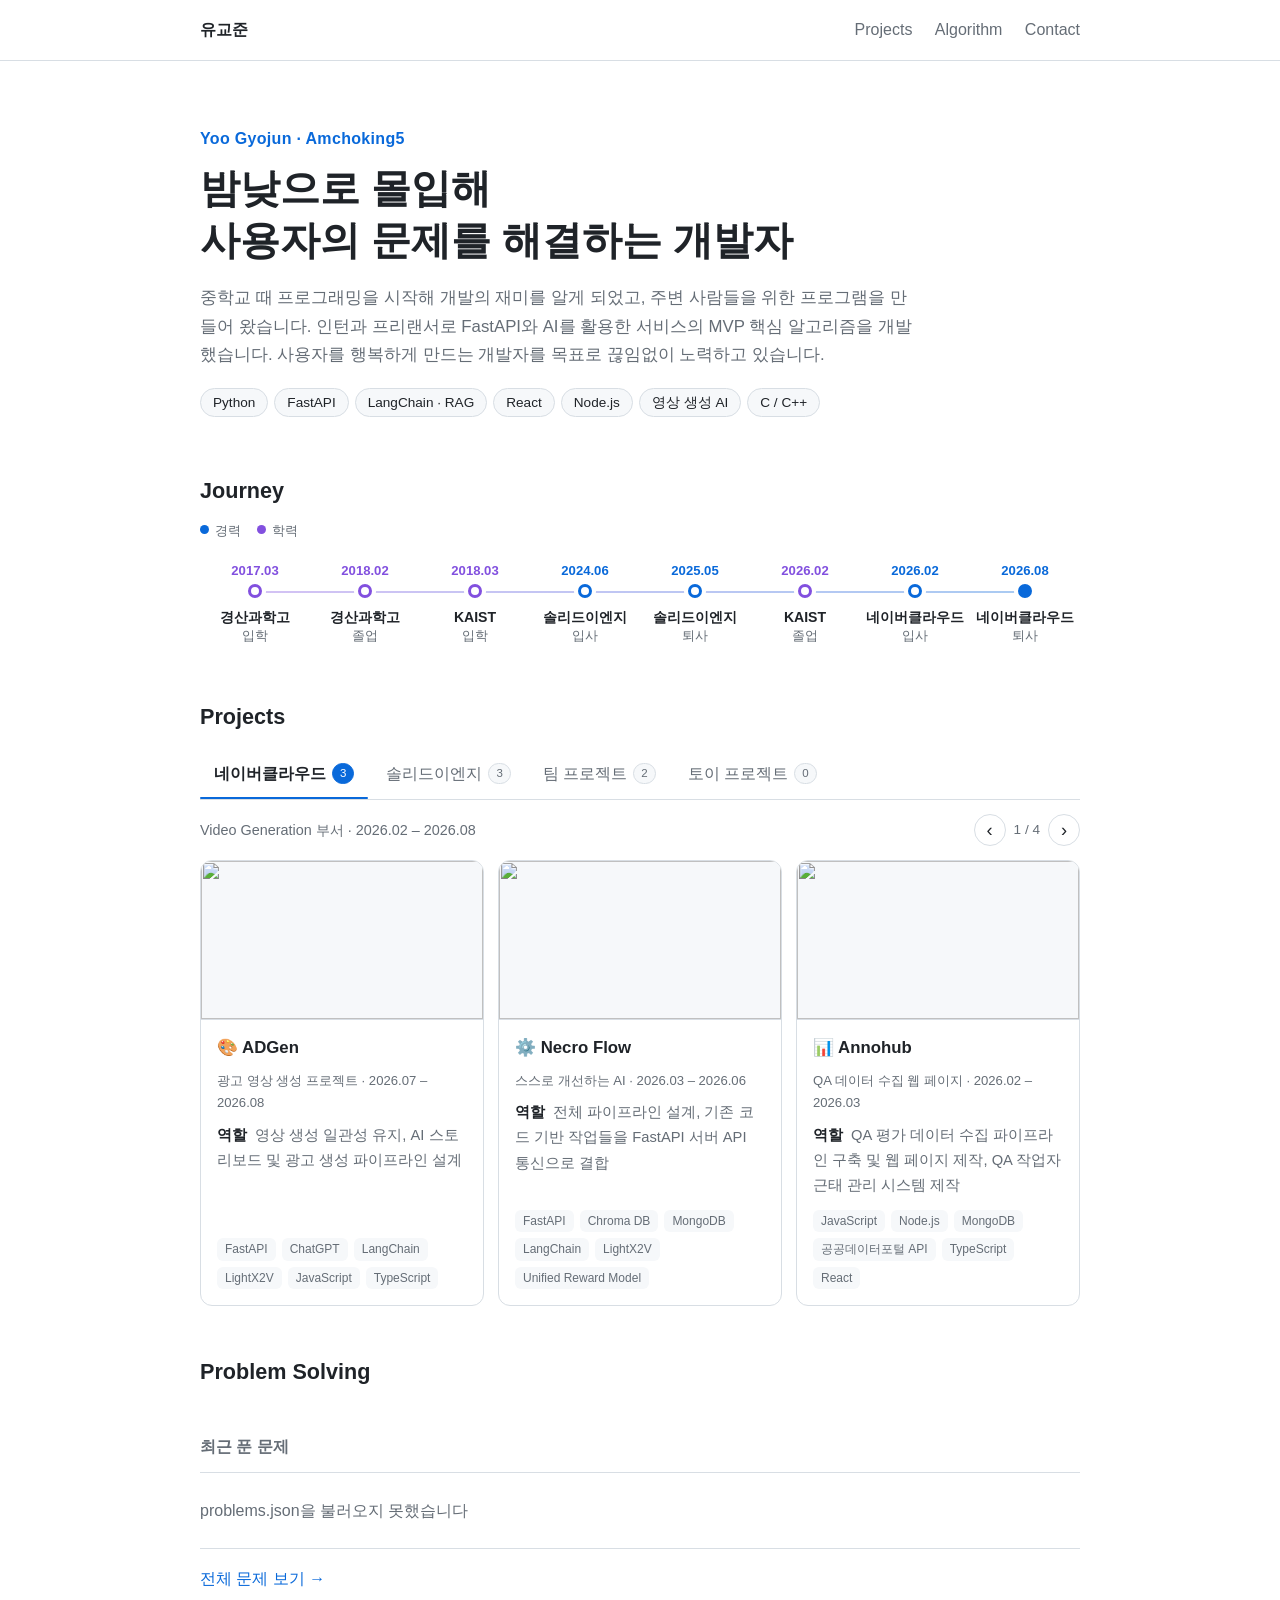
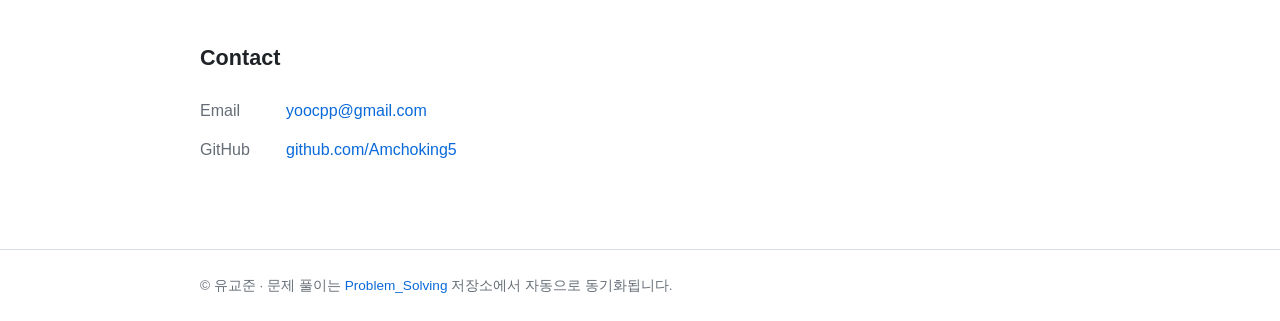
==== commit 4aed0002: "update/Journey를 가로 한 줄 마일스톤으로 단순화 Co-Authored-By: Claude Opus 5.5 <noreply@anthropic.com>" ====
--- a/index.html
+++ b/index.html
@@ -36,7 +36,18 @@
 
     <h2 id="journey">Journey</h2>
     <div class="j-legend"><span class="work">경력</span><span class="edu">학력</span></div>
-    <div class="jt" id="journey-list"></div>
+    <div class="ms-wrap">
+      <ol class="ms-line" id="journey-list">
+        <li class="ms edu" style="--i:0"><time>2017.03</time><i aria-hidden="true"></i><span><b>경산과학고</b> 입학</span></li>
+        <li class="ms edu" style="--i:1"><time>2018.02</time><i aria-hidden="true"></i><span><b>경산과학고</b> 졸업</span></li>
+        <li class="ms edu" style="--i:2"><time>2018.03</time><i aria-hidden="true"></i><span><b>KAIST</b> 입학</span></li>
+        <li class="ms work" style="--i:3"><time>2024.06</time><i aria-hidden="true"></i><span><b>솔리드이엔지</b> 입사</span></li>
+        <li class="ms work" style="--i:4"><time>2025.05</time><i aria-hidden="true"></i><span><b>솔리드이엔지</b> 퇴사</span></li>
+        <li class="ms edu" style="--i:5"><time>2026.02</time><i aria-hidden="true"></i><span><b>KAIST</b> 졸업</span></li>
+        <li class="ms work" style="--i:6"><time>2026.02</time><i aria-hidden="true"></i><span><b>네이버클라우드</b> 입사</span></li>
+        <li class="ms work" style="--i:7"><time>2026.08</time><i aria-hidden="true"></i><span><b>네이버클라우드</b> 퇴사</span></li>
+      </ol>
+    </div>
 
     <h2 id="projects">Projects</h2>
     <div id="project-groups"></div>
@@ -59,172 +70,14 @@
   <script src="assets/common.js"></script>
   <script src="assets/projects.js"></script>
   <script>
-    // ---------- Journey: 실제 기간 비례 타임라인 (겹침 허용, 종료일에 말풍선) ----------
-    const JOURNEY = [
-      { type: "work", start: "2026.02", end: "2026.08", title: "네이버클라우드", sub: "Video Generation 인턴",
-        desc: "영상 생성 모델 벤치마크 QA, 자기개선 학습 파이프라인, 광고 영상 생성 프로젝트",
-        links: [["🎨 ADGen", "adgen"], ["⚙️ Necro Flow", "necroflow"], ["📊 Annohub", "annohub"]] },
-      { type: "work", start: "2024.06", end: "2025.05", title: "솔리드이엔지", sub: "AI 부서 인턴 · 프리랜서",
-        desc: "RAG 기반 챗봇과 생성형 AI 서비스의 MVP 핵심 알고리즘 개발",
-        links: [["💬 세종시 챗봇 AI 충녕", "sejong"], ["🏭 KAF 매뉴얼 챗봇", "kaf"], ["🖼️ 마음돌봄", "maeum"]] },
-      { type: "edu", start: "2018.03", end: "2026.02", title: "한국과학기술원 (KAIST)", sub: "졸업",
-        desc: "로봇제작 동아리 MR, 인공지능 동아리 Include",
-        links: [["🍎 Fruit Box RL", "fruitbox"], ["🤖 개미 로봇", "antrobot"]] },
-      { type: "edu", start: "2017.03", end: "2018.02", title: "경산과학고등학교", sub: "",
-        desc: "정보동아리 GSALGO 부장", links: [] },
-    ];
-
-    (function journeyTimeline() {
-      const root = document.getElementById("journey-list");
-      const LANES = ["edu", "work"];
-      const toNum = (s, isEnd) => { const [y, m] = s.split(".").map(Number); return y + (m - 1 + (isEnd ? 1 : 0)) / 12; };
-      const items = JOURNEY.map((j, i) => ({ ...j, i, s: toNum(j.start, false), e: toNum(j.end, true) }))
-        .sort((a, b) => b.e - a.e);                                   // 종료일 최신순
-      const top = Math.ceil(Math.max(...items.map(x => x.e)));
-      const bottom = Math.floor(Math.min(...items.map(x => x.s)));
-
-      // 빈 기간 찾기: 시작/종료 이벤트 사이가 GAP_MIN년보다 길면, 양끝 PAD년만 남기고 압축
-      const GAP_MIN = 1.5, PAD = 0.5;
-      const events = [...new Set([top, bottom, ...items.flatMap(x => [x.e, x.s])])].sort((a, b) => b - a);
-      const gaps = [];
-      for (let k = 0; k < events.length - 1; k++) {
-        const hi = events[k], lo = events[k + 1];
-        if (hi - lo > GAP_MIN) gaps.push({ hi: hi - PAD, lo: lo + PAD });
-      }
-      const inGap = t => gaps.some(g => t < g.hi && t > g.lo);
-      const years = [];
-      for (let y = top; y >= bottom; y--) if (!inGap(y)) years.push(y);
-      const skipped = g => {               // 압축된 구간에 포함된 연도 표기 (예: 2019–23)
-        const a = Math.ceil(g.lo), b = Math.floor(g.hi);
-        return a > b ? "" : a === b ? `${a}` : `${a}–${String(b).slice(2)}`;
-      };
-
-      root.innerHTML = `
-        <svg class="jt-links" aria-hidden="true"></svg>
-        <div class="jt-axis" aria-hidden="true">${years.map(y => `<div class="jt-tick" data-y="${y}"><span>${y}</span></div>`).join("")}</div>
-        <div class="jt-lanes" aria-hidden="true">${items.map(x =>
-          `<div class="jt-bar ${x.type}" data-k="${x.i}" style="--lane:${LANES.indexOf(x.type)}"></div>`).join("")}</div>
-        ${gaps.map(g => `<div class="jt-gap" aria-hidden="true"><svg preserveAspectRatio="none"></svg><span>⋯<b>${skipped(g)}</b>⋯</span></div>`).join("")}
-        <ol class="jt-cards">${items.map(x => `
-          <li class="jt-card ${x.type}" data-k="${x.i}">
-            <span class="jt-when">${x.start} – ${x.end}</span>
-            <h3>${esc(x.title)}${x.sub ? ` <small>${esc(x.sub)}</small>` : ""}</h3>
-            <p>${esc(x.desc)}</p>
-            ${x.links.length ? `<div class="j-links">${x.links.map(([t, id]) => `<a href="project.html?id=${id}">${esc(t)}</a>`).join("")}</div>` : ""}
-          </li>`).join("")}</ol>`;
-
-      const svg = root.querySelector(".jt-links");
-      const lanes = root.querySelector(".jt-lanes");
-      const bars = [...root.querySelectorAll(".jt-bar")];
-      const cards = [...root.querySelectorAll(".jt-card")];
-      const cardsCol = root.querySelector(".jt-cards");
-      const gapEls = [...root.querySelectorAll(".jt-gap")];
-      const GAP = 14, ANCHOR = 22;   // 카드 간격, 말풍선 꼬리 위치(카드 상단에서)
-
-      // 시간 → y 좌표 (압축 구간은 고정 높이 COMP로)
-      function makeScale(PX, comps) {
-        const knots = [[top, 10]];
-        let y = 10, t = top;
-        gaps.forEach((g, n) => {
-          y += (t - g.hi) * PX; knots.push([g.hi, y]);
-          y += comps[n]; knots.push([g.lo, y]);
-          t = g.lo;
-        });
-        y += (t - bottom) * PX; knots.push([bottom, y]);
-        return v => {
-          for (let k = 0; k < knots.length - 1; k++) {
-            const [t1, y1] = knots[k], [t2, y2] = knots[k + 1];
-            if (v <= t1 && v >= t2) return t1 === t2 ? y1 : y1 + (t1 - v) / (t1 - t2) * (y2 - y1);
-          }
-          return v > top ? 10 : knots[knots.length - 1][1];
-        };
-      }
-
-      function wavePath(w, h) {   // 위·아래 물결 두 줄 + 그 사이를 배경색으로 덮어 막대를 끊어 보이게
-        const amp = 3, period = 12, pts = y0 => {
-          const p = [];
-          for (let x = 0; x <= w; x += 2) p.push([x, +(y0 + amp * Math.sin(x / period * 2 * Math.PI)).toFixed(2)]);
-          return p;
-        };
-        const t = pts(5), bt = pts(h - 5);
-        const line = p => "M" + p.map(q => q.join(",")).join(" L");
-        const fill = line(t) + " L" + bt.slice().reverse().map(q => q.join(",")).join(" L") + " Z";
-        return `<path class="fill" d="${fill}"/><path class="wave" d="${line(t)}"/><path class="wave" d="${line(bt)}"/>`;
-      }
-
-      function layout() {
-        const narrow = root.clientWidth < 560;
-        const PX = narrow ? 64 : 84, COMP = narrow ? 40 : 48;        // 1년 높이, 압축 구간 최소 높이
-        const comps = gaps.map(() => COMP);
-        let yOf, tops;
-        // 말풍선이 앞 카드에 밀려 종료일과 어긋나면, 그 위쪽 압축 구간을 필요한 만큼 늘린다
-        for (let pass = 0; pass < 4; pass++) {
-          yOf = makeScale(PX, comps);
-          tops = []; let prevBottom = -Infinity, grew = false;
-          items.forEach((x, n) => {
-            const want = yOf(x.e) - ANCHOR;
-            const top_ = Math.max(want, prevBottom + GAP, 0);
-            tops.push(top_);
-            prevBottom = top_ + cards[n].offsetHeight;
-            const push = top_ - want;
-            if (push > 0.5) {
-              let gi = -1;   // 이 종료일 바로 위에 있는 압축 구간
-              gaps.forEach((g, k) => { if (g.lo >= x.e && (gi < 0 || g.lo < gaps[gi].lo)) gi = k; });
-              if (gi >= 0 && !grew) { comps[gi] += push; grew = true; }
-            }
-          });
-          if (!grew) break;
-        }
-        root.querySelectorAll(".jt-tick").forEach(t => { t.style.top = yOf(+t.dataset.y) + "px"; });
-        items.forEach((x, n) => {
-          bars[n].style.top = yOf(x.e) + "px";
-          bars[n].style.height = Math.max(yOf(x.s) - yOf(x.e), 6) + "px";
-        });
-        const bandW = lanes.offsetLeft + lanes.offsetWidth + 6;
-        gaps.forEach((g, n) => {
-          const el = gapEls[n], y1 = yOf(g.hi), y2 = yOf(g.lo);
-          el.style.top = y1 + "px"; el.style.height = (y2 - y1) + "px"; el.style.width = bandW + "px";
-          const sv = el.querySelector("svg");
-          sv.setAttribute("viewBox", `0 0 ${bandW} ${y2 - y1}`);
-          sv.innerHTML = wavePath(bandW, y2 - y1);
-        });
-        let paths = "", lastBottom = 0;
-        const lanesRight = lanes.offsetLeft + lanes.offsetWidth;
-        items.forEach((x, n) => {
-          const cardTop = tops[n];
-          cards[n].style.top = cardTop + "px";
-          lastBottom = cardTop + cards[n].offsetHeight;
-          const bx = lanes.offsetLeft + bars[n].offsetLeft + bars[n].offsetWidth / 2, by = yOf(x.e);
-          const cx = cardsCol.offsetLeft - 7, cy = cardTop + ANCHOR;   // 말풍선 꼬리 끝
-          const mx = lanesRight + (cx - lanesRight) * 0.5;
-          paths += `<path class="${x.type}" data-k="${x.i}" d="M${bx},${by} H${lanesRight + 4} C${mx},${by} ${mx},${cy} ${cx},${cy}"/>`;
-        });
-        const h = Math.max(yOf(bottom) + 10, lastBottom + 4);
-        root.style.height = h + "px";
-        svg.setAttribute("viewBox", `0 0 ${root.clientWidth} ${h}`);
-        svg.innerHTML = paths;
-        svg.querySelectorAll("path").forEach(p => { p.style.setProperty("--len", Math.ceil(p.getTotalLength())); });
-      }
-
-      // 막대 ↔ 말풍선 함께 강조
-      const hl = (k, on) => root.querySelectorAll(`[data-k="${k}"]`).forEach(el => el.classList.toggle("hl", on));
-      [...bars, ...cards].forEach(el => {
-        el.addEventListener("mouseenter", () => hl(el.dataset.k, true));
-        el.addEventListener("mouseleave", () => hl(el.dataset.k, false));
-      });
-
-      layout();
-      if ("ResizeObserver" in window) new ResizeObserver(() => layout()).observe(cardsCol);
-      addEventListener("resize", layout);
-      document.fonts && document.fonts.ready.then(layout);
-
-      // 스크롤 등장
+    (function journeyReveal() {
+      const list = document.getElementById("journey-list");
       if (matchMedia("(prefers-reduced-motion: reduce)").matches || !("IntersectionObserver" in window)) return;
-      root.classList.add("reveal");
+      list.classList.add("reveal");
       const io = new IntersectionObserver(es => es.forEach(e => {
-        if (e.isIntersecting) { root.classList.add("in"); io.disconnect(); }
-      }), { threshold: 0.15 });
-      io.observe(root);
+        if (e.isIntersecting) { list.classList.add("in"); io.disconnect(); }
+      }), { threshold: 0.3 });
+      io.observe(list);
     })();
 
     (function projectTabs() {
--- a/assets/style.css
+++ b/assets/style.css
@@ -192,7 +192,7 @@
 .lightbox .lb-status { font-size: .8rem; color: #aaa; min-height: 1.2em; margin-top: 4px; }
 
 
-/* ---------- journey: 기간 비례 타임라인 ---------- */
+/* ---------- journey: 가로 마일스톤 ---------- */
 :root { --work: var(--accent); --edu: #8250df; }
 @media (prefers-color-scheme: dark) { :root { --edu: #a371f7; } }
 .j-legend { display: flex; gap: 16px; font-size: .82rem; color: var(--muted); margin: -4px 0 18px; }
@@ -200,77 +200,27 @@
   margin-right: 6px; vertical-align: 1px; background: var(--work); }
 .j-legend .edu::before { background: var(--edu); }
 
-.jt { position: relative; --ax: 46px; --lw: 12px; --lg: 10px; --lanes: calc(var(--lw) * 2 + var(--lg));
-  --cx: calc(var(--ax) + var(--lanes) + 54px); min-height: 200px; }
-.jt-axis, .jt-lanes, .jt-cards { position: absolute; top: 0; bottom: 0; }
-.jt-axis { left: 0; width: calc(var(--ax) + var(--lanes) + 8px); }
-.jt-tick { position: absolute; left: 0; right: 0; height: 0; border-top: 1px dashed var(--line); }
-.jt-tick span { position: absolute; left: 0; top: -9px; width: calc(var(--ax) - 10px); text-align: right;
-  font-size: .78rem; color: var(--muted); font-variant-numeric: tabular-nums; background: var(--bg); line-height: 18px; }
-.jt-tick { border-top-color: transparent; }
-.jt-tick::after { content: ""; position: absolute; left: var(--ax); right: 0; border-top: 1px dashed var(--line); }
-
-.jt-lanes { left: var(--ax); width: var(--lanes); z-index: 2; }
-.jt-lanes::before, .jt-lanes::after { content: ""; position: absolute; top: 10px; bottom: 10px; width: 2px;
-  left: calc(var(--lw) / 2 - 1px); background: color-mix(in srgb, var(--edu) 18%, transparent); border-radius: 2px; }
-.jt-lanes::after { left: calc(var(--lw) + var(--lg) + var(--lw) / 2 - 1px); background: color-mix(in srgb, var(--work) 18%, transparent); }
-.jt-bar { position: absolute; left: calc(var(--lane) * (var(--lw) + var(--lg))); width: var(--lw); border-radius: 999px;
-  background: color-mix(in srgb, var(--c) 55%, var(--bg)); border: 2px solid var(--c); box-sizing: border-box;
-  transform-origin: top; transition: box-shadow .2s, background .2s; z-index: 1; }
-.jt-bar.work { --c: var(--work); }
-.jt-bar.edu { --c: var(--edu); }
-.jt-bar::before { content: ""; position: absolute; top: -5px; left: 50%; width: 12px; height: 12px; margin-left: -6px;
-  border-radius: 50%; background: var(--c); box-shadow: 0 0 0 3px var(--bg); }   /* 종료점 */
-.jt-bar.hl { background: var(--c); box-shadow: 0 0 0 4px color-mix(in srgb, var(--c) 22%, transparent); }
-
-.jt-links { position: absolute; inset: 0; width: 100%; height: 100%; overflow: visible; pointer-events: none; z-index: 1; }
-.jt-links path { fill: none; stroke-width: 1.5; stroke: var(--work); opacity: .55; transition: opacity .2s, stroke-width .2s; }
-.jt-links path.edu { stroke: var(--edu); }
-.jt-links path.hl { opacity: 1; stroke-width: 2.5; }
-
-.jt-cards { left: var(--cx); right: 0; list-style: none; margin: 0; padding: 0; }
-.jt-card { position: absolute; left: 0; right: 0; border: 1px solid var(--line); border-radius: 12px; background: var(--bg);
-  padding: 12px 16px 14px; transition: border-color .2s, box-shadow .2s, transform .2s; --c: var(--work); }
-.jt-card.edu { --c: var(--edu); }
-.jt-card::before { content: ""; position: absolute; left: -7px; top: 16px; width: 12px; height: 12px; background: inherit;
-  border-left: 1px solid var(--line); border-bottom: 1px solid var(--line); transform: rotate(45deg); transition: border-color .2s; }
-.jt-card.hl { border-color: var(--c); box-shadow: 0 6px 18px rgba(0,0,0,.07); }
-.jt-card.hl::before { border-color: var(--c); }
-.jt-when { font-size: .8rem; font-weight: 600; color: var(--c); font-variant-numeric: tabular-nums; }
-.jt-card h3 { margin: 2px 0 4px; font-size: 1.05rem; }
-.jt-card h3 small { font-weight: 400; color: var(--muted); font-size: .86rem; margin-left: 4px; }
-.jt-card p { margin: 0; color: var(--muted); font-size: .9rem; }
-.j-links { display: flex; flex-wrap: wrap; gap: 6px; margin-top: 10px; }
-.j-links a { font-size: .8rem; padding: 2px 10px; border-radius: 999px; border: 1px solid var(--line);
-  color: var(--fg); background: var(--card); transition: border-color .2s, color .2s; }
-.jt-card .j-links a:hover { text-decoration: none; border-color: var(--c); color: var(--c); }
-
-/* 스크롤 등장 */
-.jt.reveal .jt-bar { transform: scaleY(0); }
-.jt.reveal .jt-card { opacity: 0; transform: translateX(20px); }
-.jt.reveal .jt-links path { stroke-dasharray: var(--len); stroke-dashoffset: var(--len); }
-.jt.reveal.in .jt-bar { transform: none; transition: transform .9s cubic-bezier(.2,.8,.2,1), box-shadow .2s, background .2s; }
-.jt.reveal.in .jt-links path { stroke-dashoffset: 0; transition: stroke-dashoffset .8s ease .45s, opacity .2s, stroke-width .2s; }
-.jt.reveal.in .jt-card { opacity: 1; transform: none;
-  transition: opacity .5s ease .7s, transform .6s cubic-bezier(.2,.8,.2,1) .7s, border-color .2s, box-shadow .2s; }
-.jt.reveal.in .jt-card:nth-child(2) { transition-delay: .82s, .82s, 0s, 0s; }
-.jt.reveal.in .jt-card:nth-child(3) { transition-delay: .94s, .94s, 0s, 0s; }
-.jt.reveal.in .jt-card:nth-child(4) { transition-delay: 1.06s, 1.06s, 0s, 0s; }
-
-@media (max-width: 560px) {
-  .jt { --ax: 36px; --lw: 10px; --lg: 6px; --cx: calc(var(--ax) + var(--lanes) + 26px); }
-  .jt-tick span { font-size: .7rem; }
-  .jt-card { padding: 10px 12px 12px; }
-}
-
-/* ---------- journey: 빈 기간 물결 생략 ---------- */
-.jt-gap { position: absolute; left: 0; z-index: 3; pointer-events: none; }
-.jt-gap svg { position: absolute; inset: 0; width: 100%; height: 100%; overflow: visible; }
-.jt-gap .fill { fill: var(--bg); opacity: .78; }
-.jt-gap .wave { fill: none; stroke: var(--muted); stroke-width: 1.3; opacity: .55; }
-.jt-gap span { position: absolute; left: 0; top: 50%; transform: translateY(-50%); width: calc(var(--ax) - 4px);
-  text-align: right; font-size: .7rem; color: var(--muted); line-height: 1.1; letter-spacing: -.02em; white-space: nowrap; }
-.jt-gap span b { font-weight: 500; margin: 0 1px; }
-.jt.reveal .jt-gap { opacity: 0; }
-.jt.reveal.in .jt-gap { opacity: 1; transition: opacity .4s ease .5s; }
-@media (max-width: 560px) { .jt-gap span { font-size: .62rem; } }
+.ms-wrap { overflow-x: auto; scrollbar-width: thin; padding-bottom: 6px; }
+.ms-line { list-style: none; margin: 0; padding: 0; display: grid; grid-template-columns: repeat(8, minmax(92px, 1fr));
+  position: relative; min-width: 736px; }
+.ms-line::before { content: ""; position: absolute; left: calc(100% / 16); right: calc(100% / 16); top: 31px; height: 2px;
+  background: linear-gradient(to right, var(--edu), var(--work)); opacity: .35; border-radius: 2px; transform-origin: left; }
+.ms { display: flex; flex-direction: column; align-items: center; text-align: center; gap: 0; position: relative; --c: var(--work); }
+.ms.edu { --c: var(--edu); }
+.ms time { font-size: .82rem; font-weight: 600; color: var(--c); font-variant-numeric: tabular-nums; height: 22px; line-height: 22px; }
+.ms i { width: 14px; height: 14px; border-radius: 50%; background: var(--bg); border: 3px solid var(--c); margin: 2px 0 10px;
+  box-shadow: 0 0 0 4px var(--bg); position: relative; z-index: 1; box-sizing: border-box; transition: transform .2s, background .2s; }
+.ms span { font-size: .84rem; color: var(--muted); line-height: 1.35; }
+.ms span b { display: block; color: var(--fg); font-weight: 600; font-size: .88rem; }
+.ms:hover i { transform: scale(1.3); background: var(--c); }
+.ms:last-child i { background: var(--c); }
+
+/* 등장: 선이 왼쪽부터 그려지고 점이 차례로 */
+.ms-line.reveal::before { transform: scaleX(0); }
+.ms-line.reveal .ms { opacity: 0; transform: translateY(8px); }
+.ms-line.reveal.in::before { transform: none; transition: transform 1.1s cubic-bezier(.4,0,.2,1); }
+.ms-line.reveal.in .ms { opacity: 1; transform: none;
+  transition: opacity .4s ease calc(var(--i) * 110ms + 150ms), transform .5s cubic-bezier(.2,.8,.2,1) calc(var(--i) * 110ms + 150ms); }
+@media (max-width: 780px) {   /* 가로 스크롤 힌트: 오른쪽 끝을 살짝 흐리게 */
+  .ms-wrap { -webkit-mask-image: linear-gradient(to right, #000 88%, transparent); mask-image: linear-gradient(to right, #000 88%, transparent); }
+}
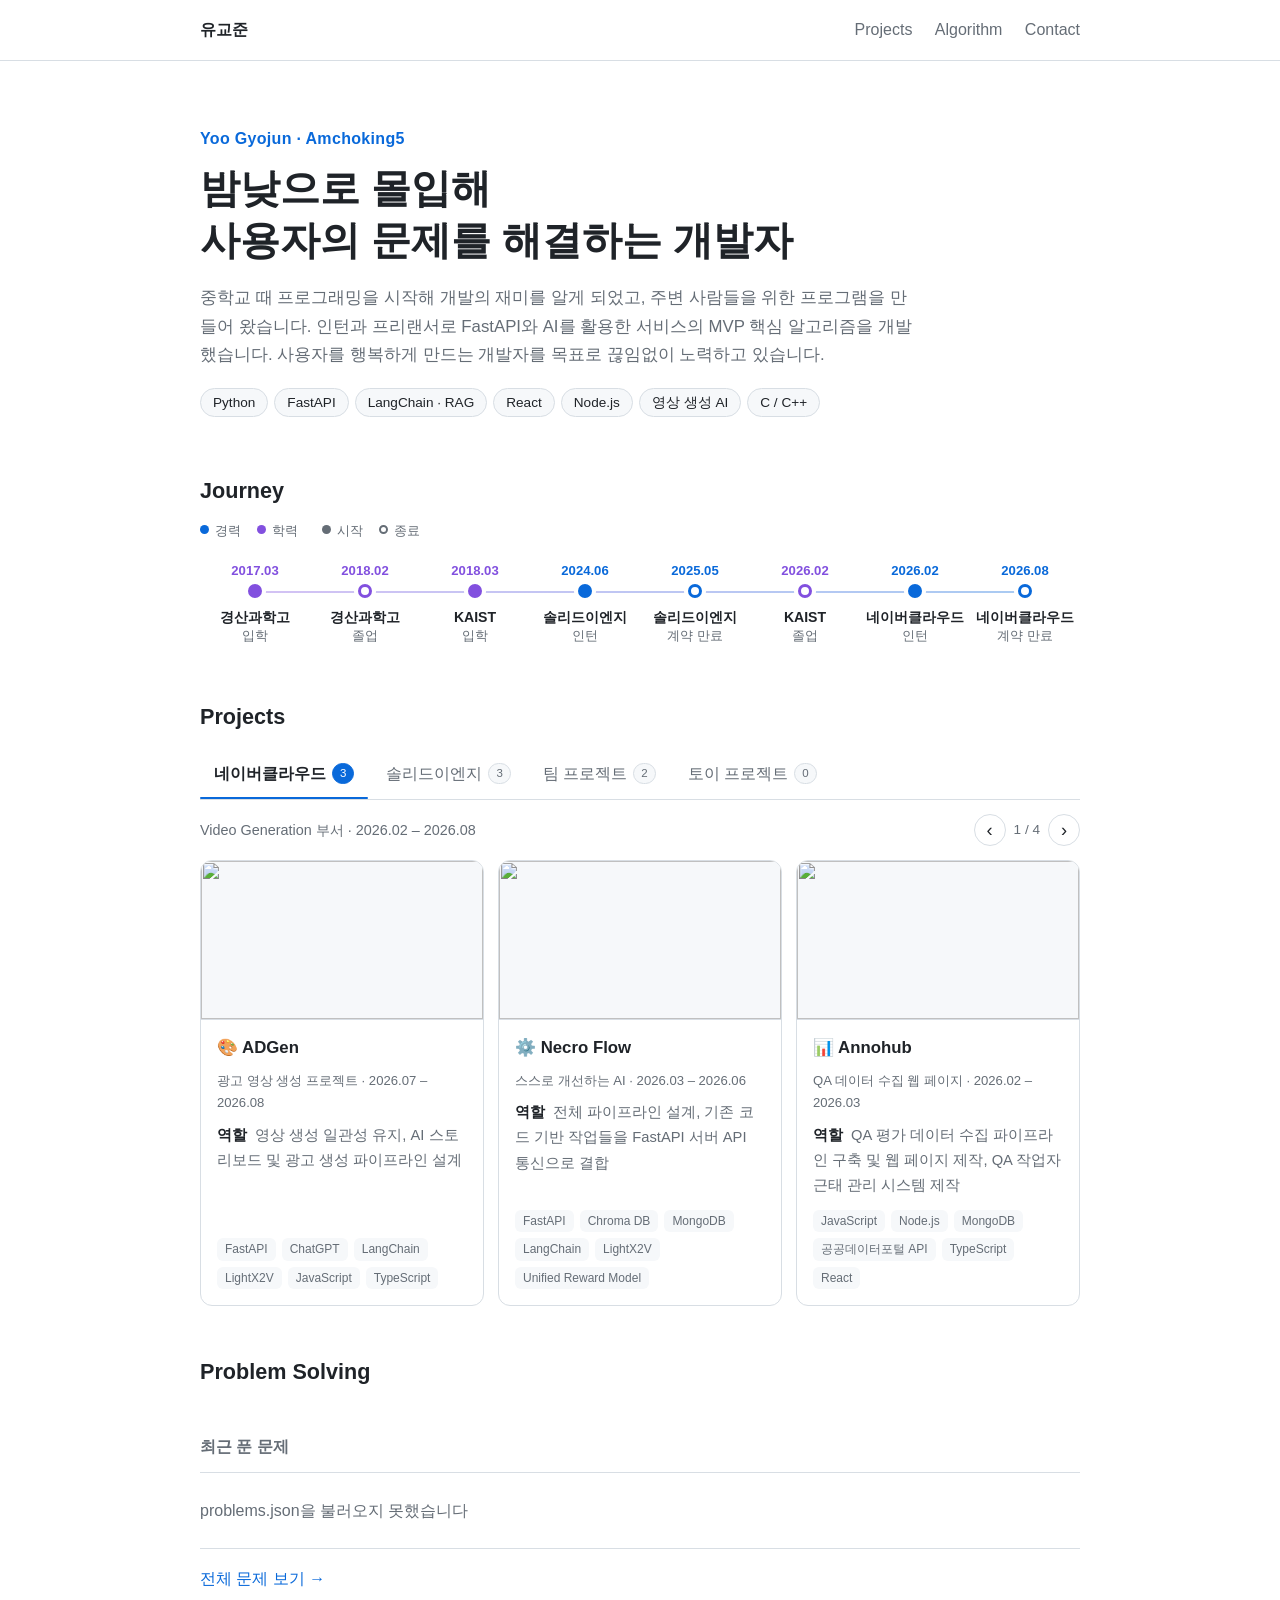
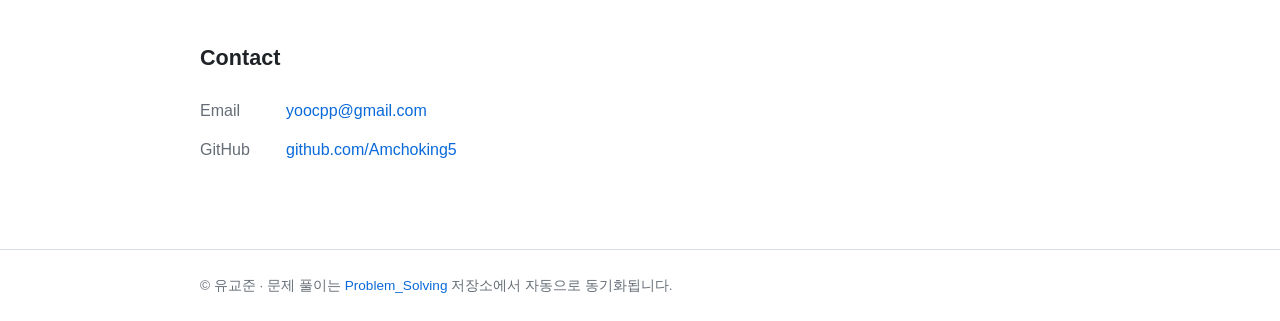
==== commit 7300fdeb: "update/Journey 이벤트 명칭 변경 및 시작·종료 점 구분 Co-Authored-By: Claude Opus 5.5 <noreply@anthropic.com>" ====
--- a/index.html
+++ b/index.html
@@ -35,17 +35,17 @@
     </section>
 
     <h2 id="journey">Journey</h2>
-    <div class="j-legend"><span class="work">경력</span><span class="edu">학력</span></div>
+    <div class="j-legend"><span class="work">경력</span><span class="edu">학력</span><span class="lg-start">시작</span><span class="lg-end">종료</span></div>
     <div class="ms-wrap">
       <ol class="ms-line" id="journey-list">
-        <li class="ms edu" style="--i:0"><time>2017.03</time><i aria-hidden="true"></i><span><b>경산과학고</b> 입학</span></li>
+        <li class="ms edu start" style="--i:0"><time>2017.03</time><i aria-hidden="true"></i><span><b>경산과학고</b> 입학</span></li>
         <li class="ms edu" style="--i:1"><time>2018.02</time><i aria-hidden="true"></i><span><b>경산과학고</b> 졸업</span></li>
-        <li class="ms edu" style="--i:2"><time>2018.03</time><i aria-hidden="true"></i><span><b>KAIST</b> 입학</span></li>
-        <li class="ms work" style="--i:3"><time>2024.06</time><i aria-hidden="true"></i><span><b>솔리드이엔지</b> 입사</span></li>
-        <li class="ms work" style="--i:4"><time>2025.05</time><i aria-hidden="true"></i><span><b>솔리드이엔지</b> 퇴사</span></li>
+        <li class="ms edu start" style="--i:2"><time>2018.03</time><i aria-hidden="true"></i><span><b>KAIST</b> 입학</span></li>
+        <li class="ms work start" style="--i:3"><time>2024.06</time><i aria-hidden="true"></i><span><b>솔리드이엔지</b> 인턴</span></li>
+        <li class="ms work" style="--i:4"><time>2025.05</time><i aria-hidden="true"></i><span><b>솔리드이엔지</b> 계약 만료</span></li>
         <li class="ms edu" style="--i:5"><time>2026.02</time><i aria-hidden="true"></i><span><b>KAIST</b> 졸업</span></li>
-        <li class="ms work" style="--i:6"><time>2026.02</time><i aria-hidden="true"></i><span><b>네이버클라우드</b> 입사</span></li>
-        <li class="ms work" style="--i:7"><time>2026.08</time><i aria-hidden="true"></i><span><b>네이버클라우드</b> 퇴사</span></li>
+        <li class="ms work start" style="--i:6"><time>2026.02</time><i aria-hidden="true"></i><span><b>네이버클라우드</b> 인턴</span></li>
+        <li class="ms work" style="--i:7"><time>2026.08</time><i aria-hidden="true"></i><span><b>네이버클라우드</b> 계약 만료</span></li>
       </ol>
     </div>
 
--- a/assets/style.css
+++ b/assets/style.css
@@ -213,7 +213,10 @@
 .ms span { font-size: .84rem; color: var(--muted); line-height: 1.35; }
 .ms span b { display: block; color: var(--fg); font-weight: 600; font-size: .88rem; }
 .ms:hover i { transform: scale(1.3); background: var(--c); }
-.ms:last-child i { background: var(--c); }
+.ms.start i { background: var(--c); }      /* 입학 · 인턴 = 채움, 졸업 · 계약 만료 = 비움 */
+.j-legend .lg-start::before, .j-legend .lg-end::before { background: var(--muted); }
+.j-legend .lg-end::before { background: transparent; border: 2px solid var(--muted); width: 5px; height: 5px; }
+.j-legend .lg-start { margin-left: 8px; }
 
 /* 등장: 선이 왼쪽부터 그려지고 점이 차례로 */
 .ms-line.reveal::before { transform: scaleX(0); }
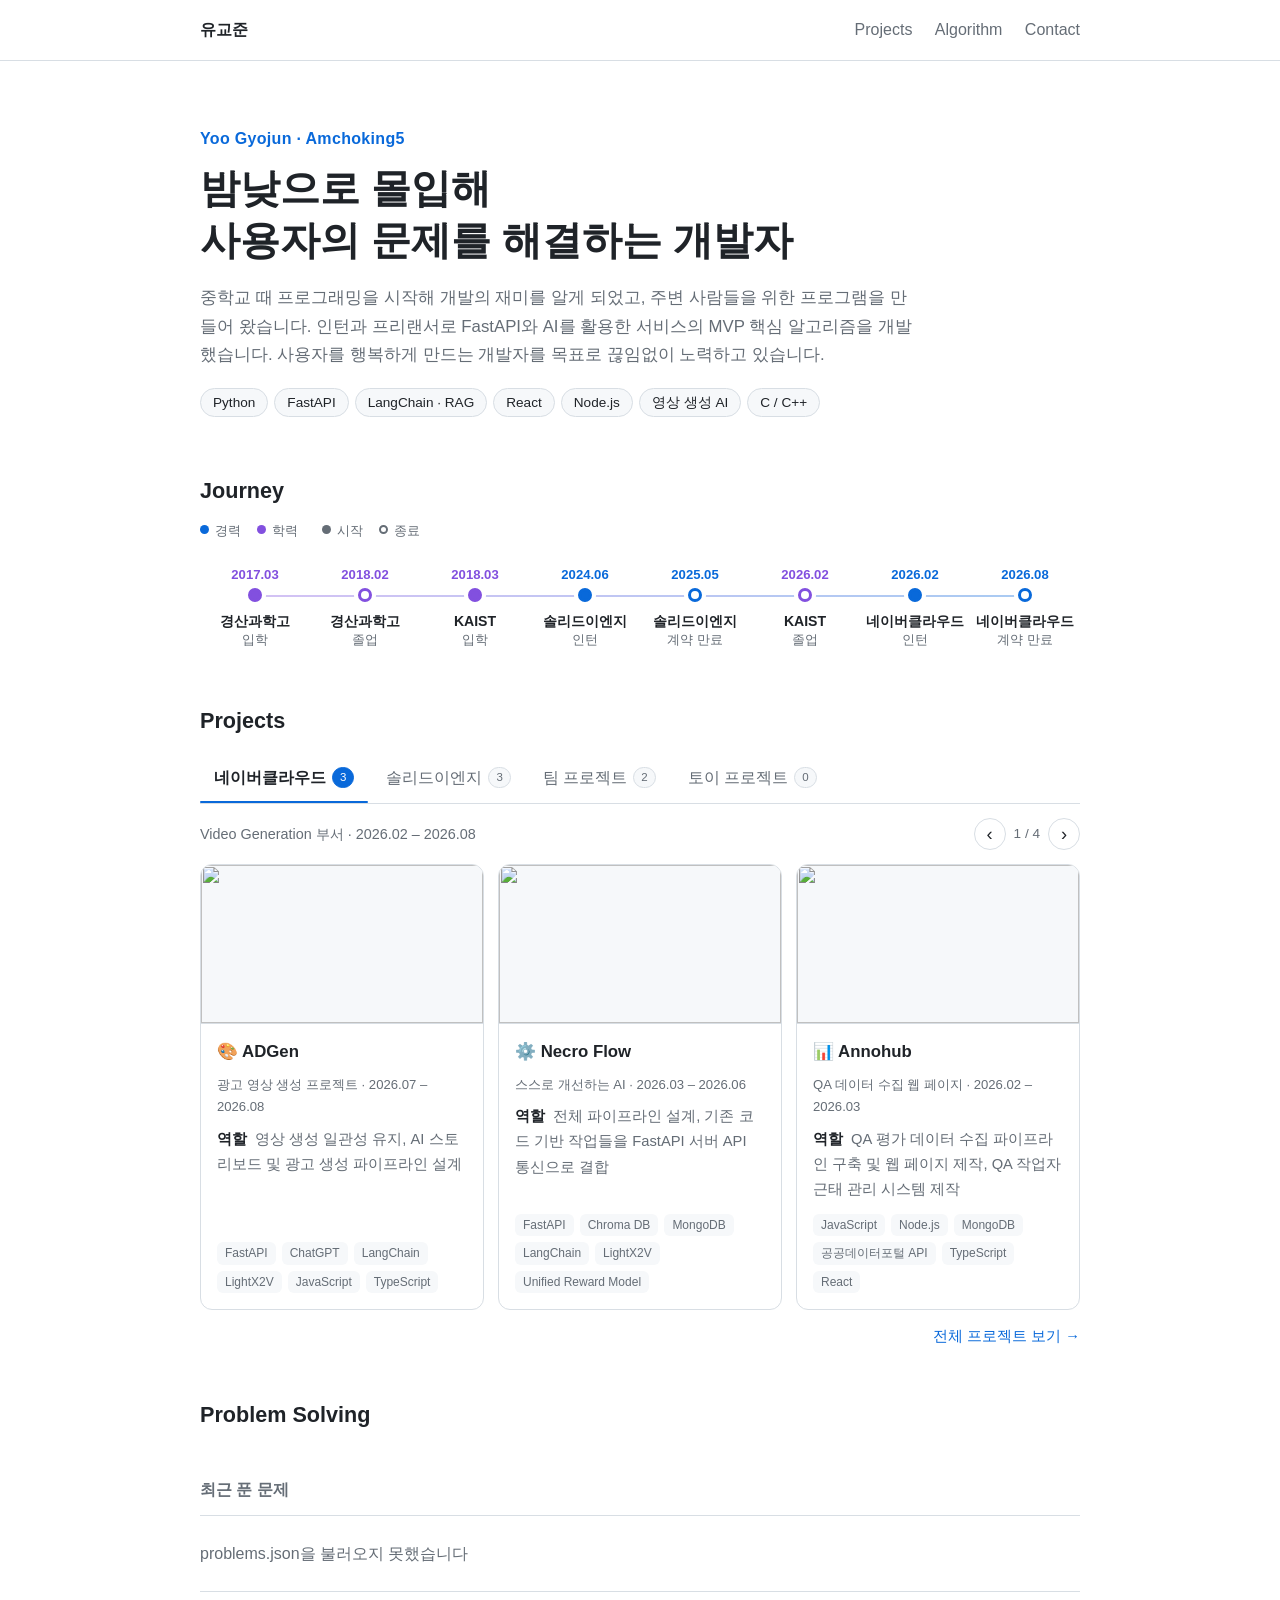
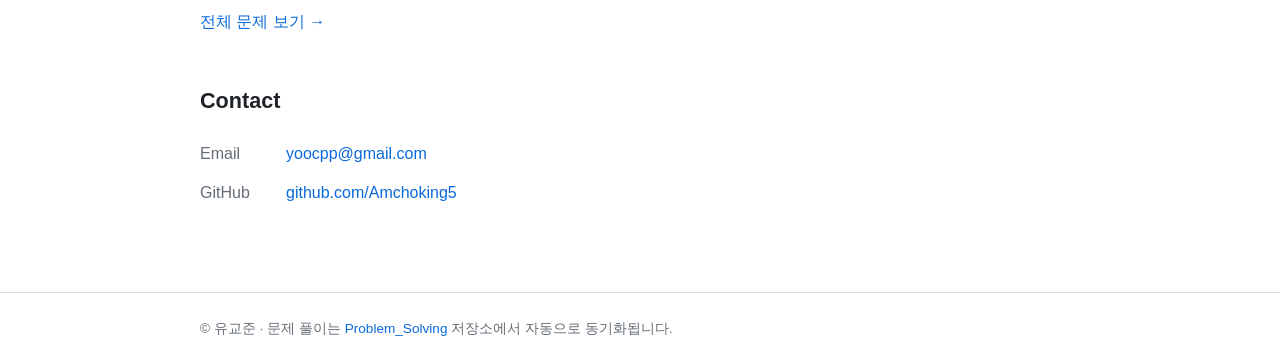
==== commit d0f282d9: "feat/전체 프로젝트 페이지 추가, 알고리즘 목록 페이지네이션, 프로젝트 패널 높이 고정 Co-Authored-By: Claude Opus 5.5 <noreply@anthropi" ====
--- a/index.html
+++ b/index.html
@@ -12,7 +12,7 @@
     <div class="wrap">
       <a class="logo" href="./">유교준</a>
       <nav>
-        <a href="#projects">Projects</a>
+        <a href="projects.html">Projects</a>
         <a href="algorithm.html">Algorithm</a>
         <a href="#contact">Contact</a>
       </nav>
@@ -86,16 +86,7 @@
       const reduce = matchMedia("(prefers-reduced-motion: reduce)").matches;
       const uniq = a => a.filter((v, i) => a.indexOf(v) === i);
 
-      const cardHTML = p => `
-        <a class="card" href="project.html?id=${p.id}">
-          ${p.gallery.length && p.gallery[0][2] !== "video"
-            ? `<div class="thumb"><img src="${thumbOf(p.gallery[0][1])}" ${fallbackAttr(p.gallery[0][1])} alt="" loading="lazy" decoding="async"></div>`
-            : `<div class="thumb thumb-emoji">${p.emoji}</div>`}
-          <h4>${p.emoji} ${esc(p.title)}</h4>
-          <p class="period">${esc(p.subtitle)} · ${esc(p.period)}</p>
-          <p class="role"><b>역할</b> ${esc(p.roles.join(", "))}</p>
-          <div class="stack">${uniq(Object.values(p.stack).flat()).slice(0, 6).map(t => `<span>${esc(t)}</span>`).join("")}</div>
-        </a>`;
+      const cardHTML = projectCardHTML;
       const panelHTML = g => g.items.length
         ? `<div class="cards">${g.items.map(cardHTML).join("")}</div>`
         : `<div class="pempty"><span>🛠️</span><p>준비 중인 프로젝트예요.<br>곧 추가될 예정입니다.</p></div>`;
@@ -114,7 +105,8 @@
             <button type="button" class="parrow" data-d="1" aria-label="다음 그룹">›</button>
           </div>
         </div>
-        <div class="ppanel" id="ppanel" role="tabpanel"></div>`;
+        <div class="ppanel" id="ppanel" role="tabpanel"></div>
+        <p class="pall"><a href="projects.html">전체 프로젝트 보기 →</a></p>`;
 
       const tabs = [...root.querySelectorAll('[role="tab"]')];
       const ink = root.querySelector(".ptab-ink");
@@ -157,7 +149,6 @@
         busy = true;
         const dir = i > cur ? 1 : -1;
         cur = i; paintMeta(true);
-        panel.style.minHeight = panel.offsetHeight + "px";   // 높이 출렁임 방지
         if (!reduce) {
           const out = panel.animate(
             [{ opacity: 1, transform: "none" }, { opacity: 0, transform: `translateX(${-dir * 32}px)` }],
@@ -166,7 +157,6 @@
           out.cancel();
         }
         const total = enter(dir);
-        panel.style.minHeight = "";
         await wait(Math.min(total, 250));         // 카드가 어느 정도 들어온 뒤 다음 전환 허용
         busy = false;
         if (pending !== null) { const n = pending; pending = null; go(n); }
@@ -188,10 +178,26 @@
         const dx = e.changedTouches[0].clientX - x0; x0 = null;
         if (Math.abs(dx) > 60) go(cur + (dx < 0 ? 1 : -1));
       });
-      addEventListener("resize", moveInk);
+      // 패널 높이를 가장 높은 그룹에 맞춰 고정 → 탭을 바꿔도 아래 섹션 위치가 그대로
+      function fixHeight() {
+        panel.style.minHeight = "";
+        let max = 0;
+        groups.forEach(g => { panel.innerHTML = panelHTML(g); max = Math.max(max, panel.offsetHeight); });
+        panel.innerHTML = panelHTML(groups[cur]);
+        panel.style.minHeight = max + "px";
+        const note = document.getElementById("pnote");   // 그룹 설명 줄도 가장 긴 것에 맞춤 (모바일 줄바꿈 대비)
+        note.style.minHeight = "";
+        let nmax = 0;
+        groups.forEach(g => { note.textContent = g.note; nmax = Math.max(nmax, note.offsetHeight); });
+        note.textContent = groups[cur].note;
+        note.style.minHeight = nmax + "px";
+      }
+      let rz;
+      addEventListener("resize", () => { moveInk(); clearTimeout(rz); rz = setTimeout(() => { if (!busy) fixHeight(); }, 150); });
 
       paintMeta(false);
-      panel.innerHTML = panelHTML(groups[0]);
+      fixHeight();
+      document.fonts && document.fonts.ready.then(() => { if (!busy) fixHeight(); });
       requestAnimationFrame(() => ink.classList.add("ready"));
     })();
 
--- a/assets/style.css
+++ b/assets/style.css
@@ -200,7 +200,8 @@
   margin-right: 6px; vertical-align: 1px; background: var(--work); }
 .j-legend .edu::before { background: var(--edu); }
 
-.ms-wrap { overflow-x: auto; scrollbar-width: thin; padding-bottom: 6px; }
+.ms-wrap { overflow-x: auto; overflow-y: hidden; scrollbar-width: none; padding: 4px 0 6px; }
+.ms-wrap::-webkit-scrollbar { display: none; }   /* 스크롤바는 숨기고 가로 스와이프·트랙패드 스크롤은 유지 */
 .ms-line { list-style: none; margin: 0; padding: 0; display: grid; grid-template-columns: repeat(8, minmax(92px, 1fr));
   position: relative; min-width: 736px; }
 .ms-line::before { content: ""; position: absolute; left: calc(100% / 16); right: calc(100% / 16); top: 31px; height: 2px;
@@ -227,3 +228,21 @@
 @media (max-width: 780px) {   /* 가로 스크롤 힌트: 오른쪽 끝을 살짝 흐리게 */
   .ms-wrap { -webkit-mask-image: linear-gradient(to right, #000 88%, transparent); mask-image: linear-gradient(to right, #000 88%, transparent); }
 }
+
+/* ---------- pagination ---------- */
+.pager { display: flex; justify-content: center; flex-wrap: wrap; gap: 6px; margin-top: 24px; }
+.pg { font: inherit; min-width: 36px; height: 36px; padding: 0 10px; border-radius: 8px; border: 1px solid var(--line);
+  background: var(--bg); color: var(--fg); cursor: pointer; display: inline-grid; place-items: center;
+  font-variant-numeric: tabular-nums; transition: background .15s, border-color .15s; }
+.pg:hover:not(:disabled) { background: var(--card); border-color: var(--accent); }
+.pg:disabled { opacity: .35; cursor: default; }
+.pg.cur { background: var(--accent); border-color: var(--accent); color: #fff; font-weight: 600; cursor: default; }
+.pg.gap { border: 0; min-width: 20px; cursor: default; color: var(--muted); }
+
+/* ---------- projects page ---------- */
+.pall { text-align: right; margin: 14px 0 0; font-size: .92rem; }
+.pgroup h2 { margin: 36px 0 14px; font-size: 1.15rem; }
+.pgroup h2 small { font-weight: 400; color: var(--muted); font-size: .85rem; margin-left: 8px; }
+main > .ptabs { margin-top: 20px; }
+.ppanel { display: flex; flex-direction: column; }
+.ppanel > .pempty { flex: 1; display: flex; flex-direction: column; justify-content: center; }
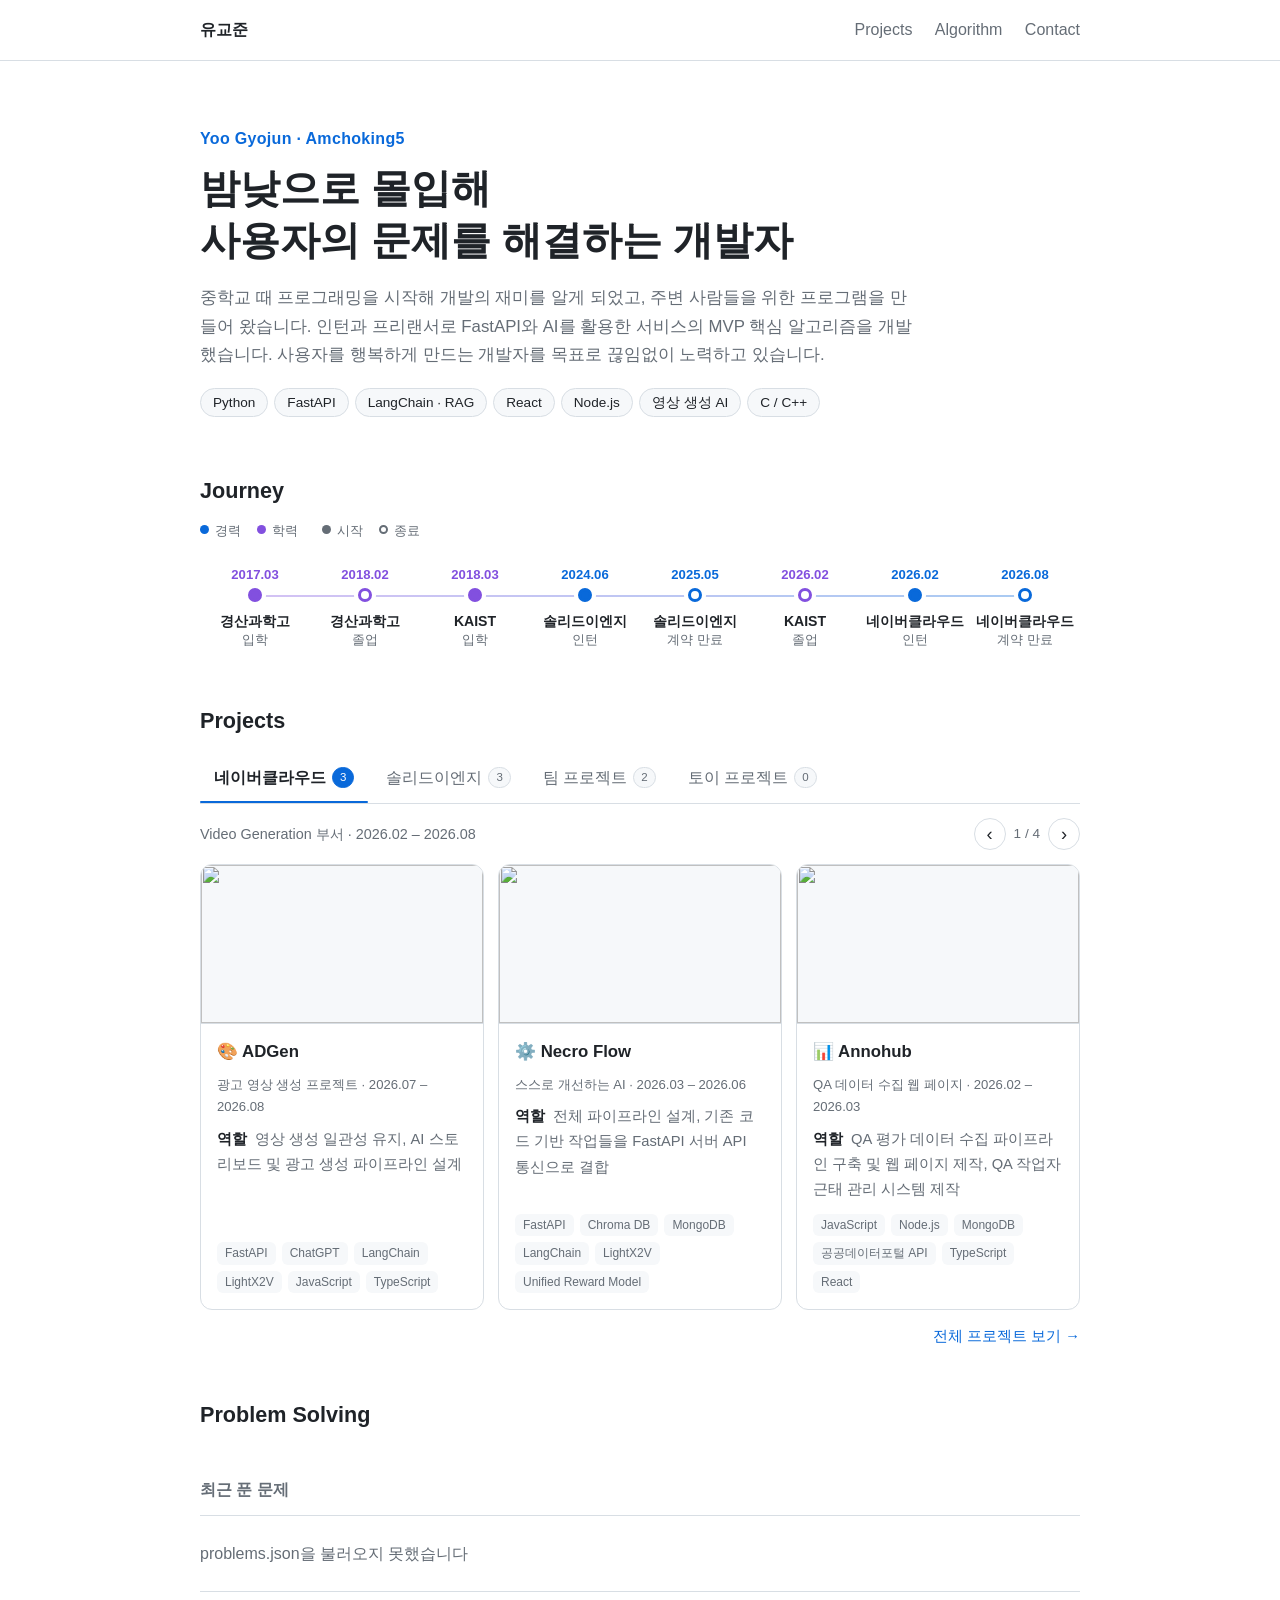
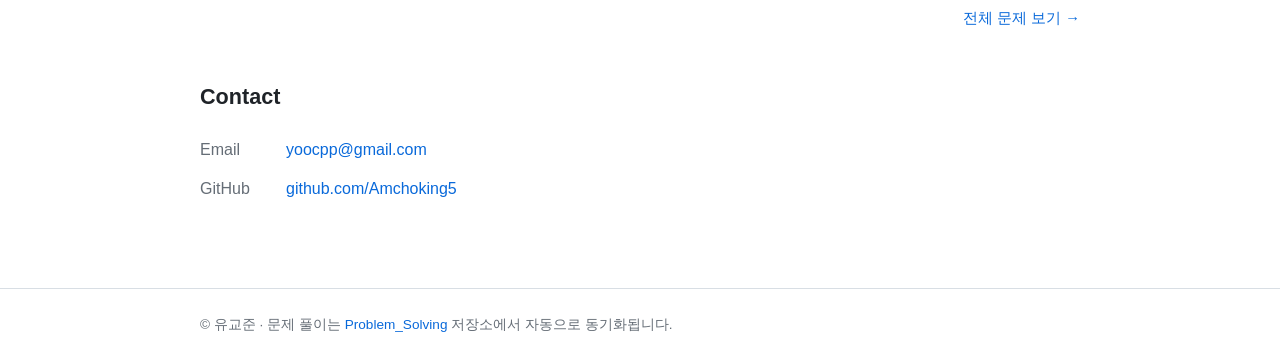
==== commit e6c31469: "style/전체 보기 링크 위치 통일 Co-Authored-By: Claude Opus 5.5 <noreply@anthropic.com>" ====
--- a/index.html
+++ b/index.html
@@ -56,7 +56,7 @@
     <div class="stats" id="stats"></div>
     <h3 class="group">최근 푼 문제</h3>
     <ul class="list" id="recent"><li class="empty">불러오는 중…</li></ul>
-    <p><a href="algorithm.html">전체 문제 보기 →</a></p>
+    <p class="pall"><a href="algorithm.html">전체 문제 보기 →</a></p>
 
     <h2 id="contact">Contact</h2>
     <ul class="contact">
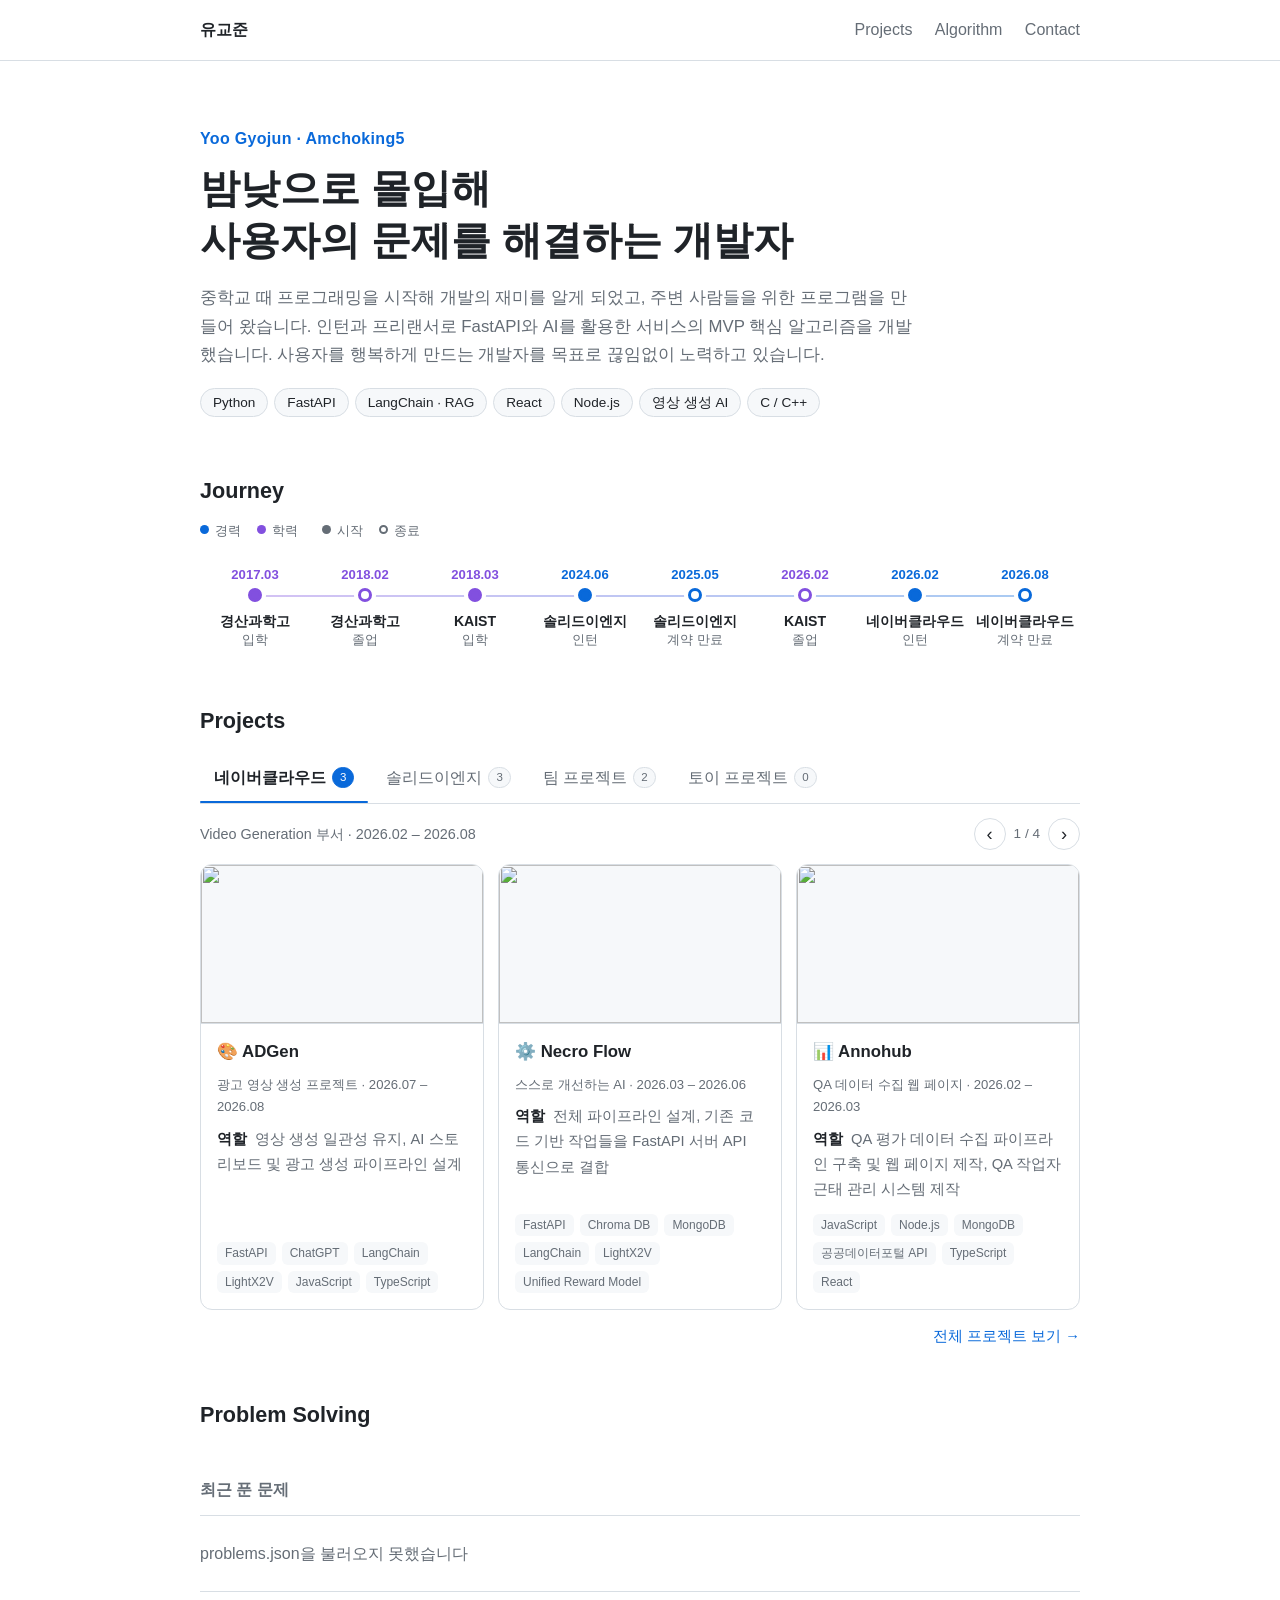
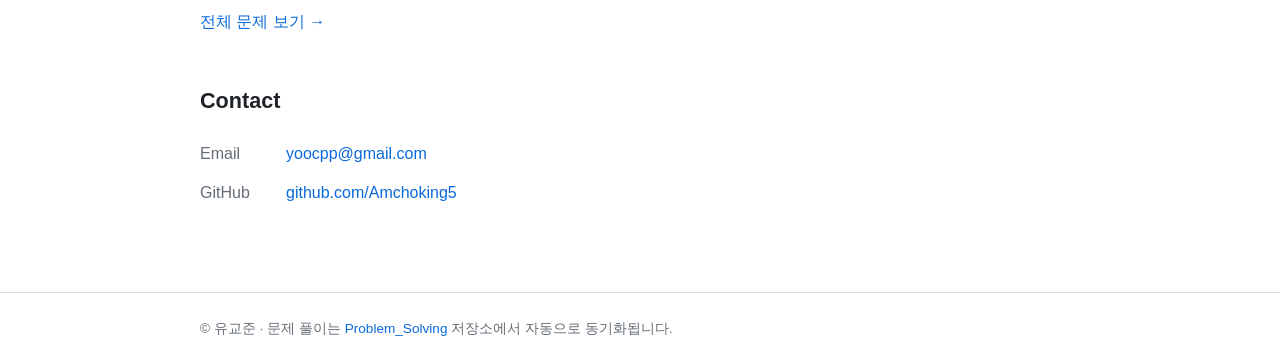
==== commit 8dd92515: "revert/전체 문제 보기 링크 왼쪽 정렬로 되돌림 This reverts commit e6c3146.  Co-Authored-By: Claude Opus 5.5 <noreply" ====
--- a/index.html
+++ b/index.html
@@ -56,7 +56,7 @@
     <div class="stats" id="stats"></div>
     <h3 class="group">최근 푼 문제</h3>
     <ul class="list" id="recent"><li class="empty">불러오는 중…</li></ul>
-    <p class="pall"><a href="algorithm.html">전체 문제 보기 →</a></p>
+    <p><a href="algorithm.html">전체 문제 보기 →</a></p>
 
     <h2 id="contact">Contact</h2>
     <ul class="contact">
